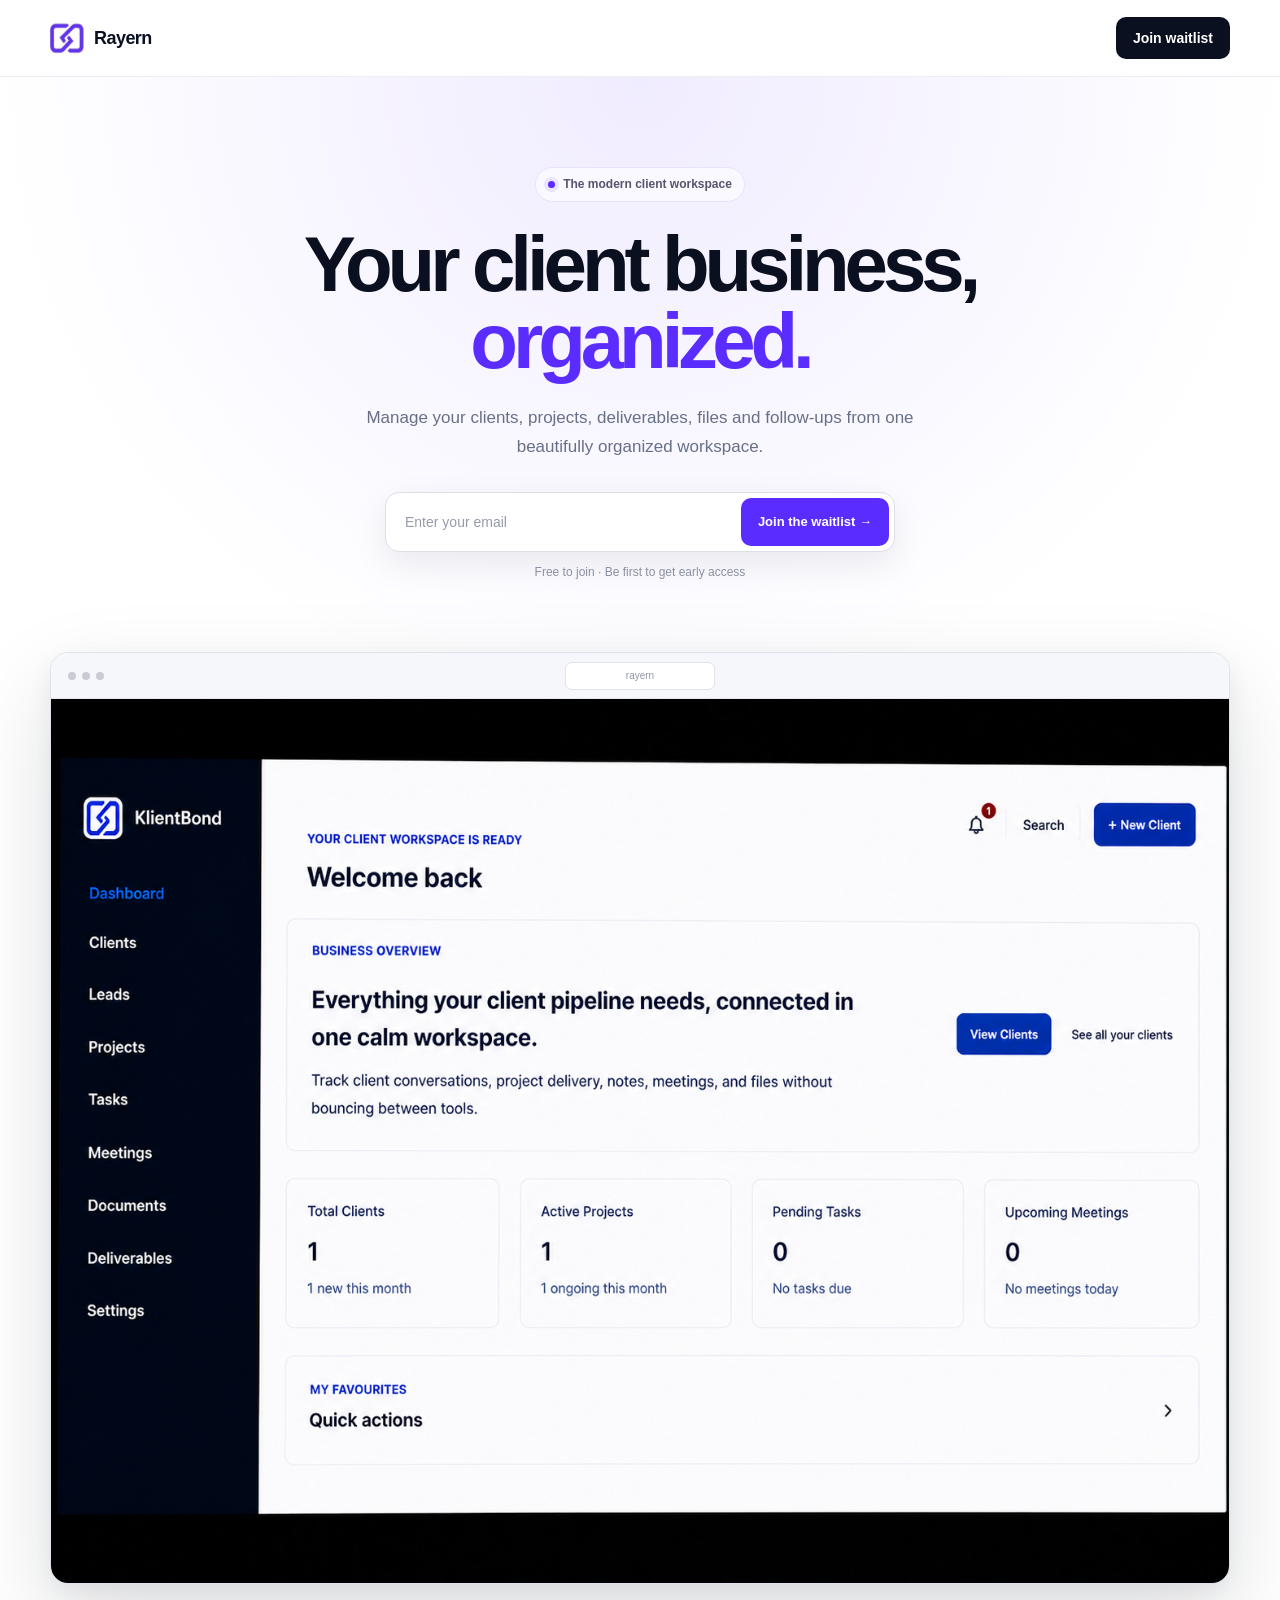
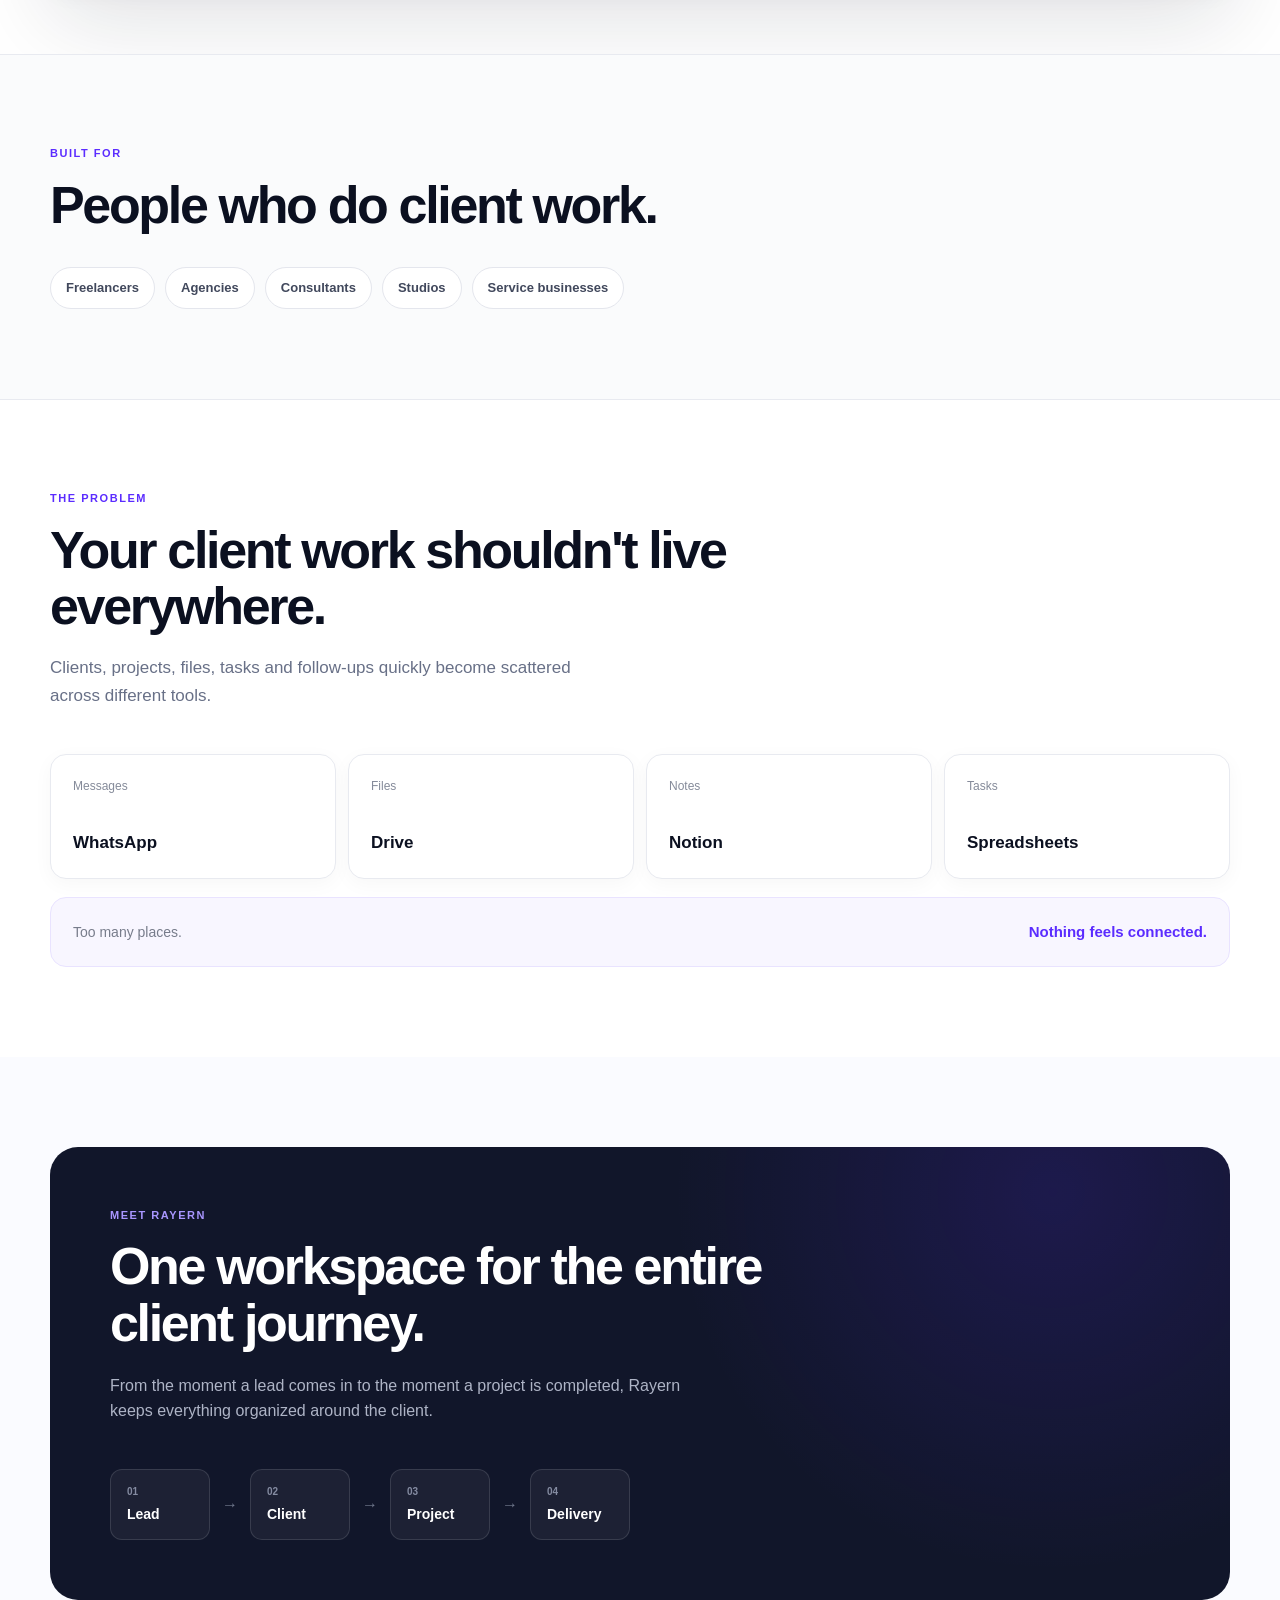
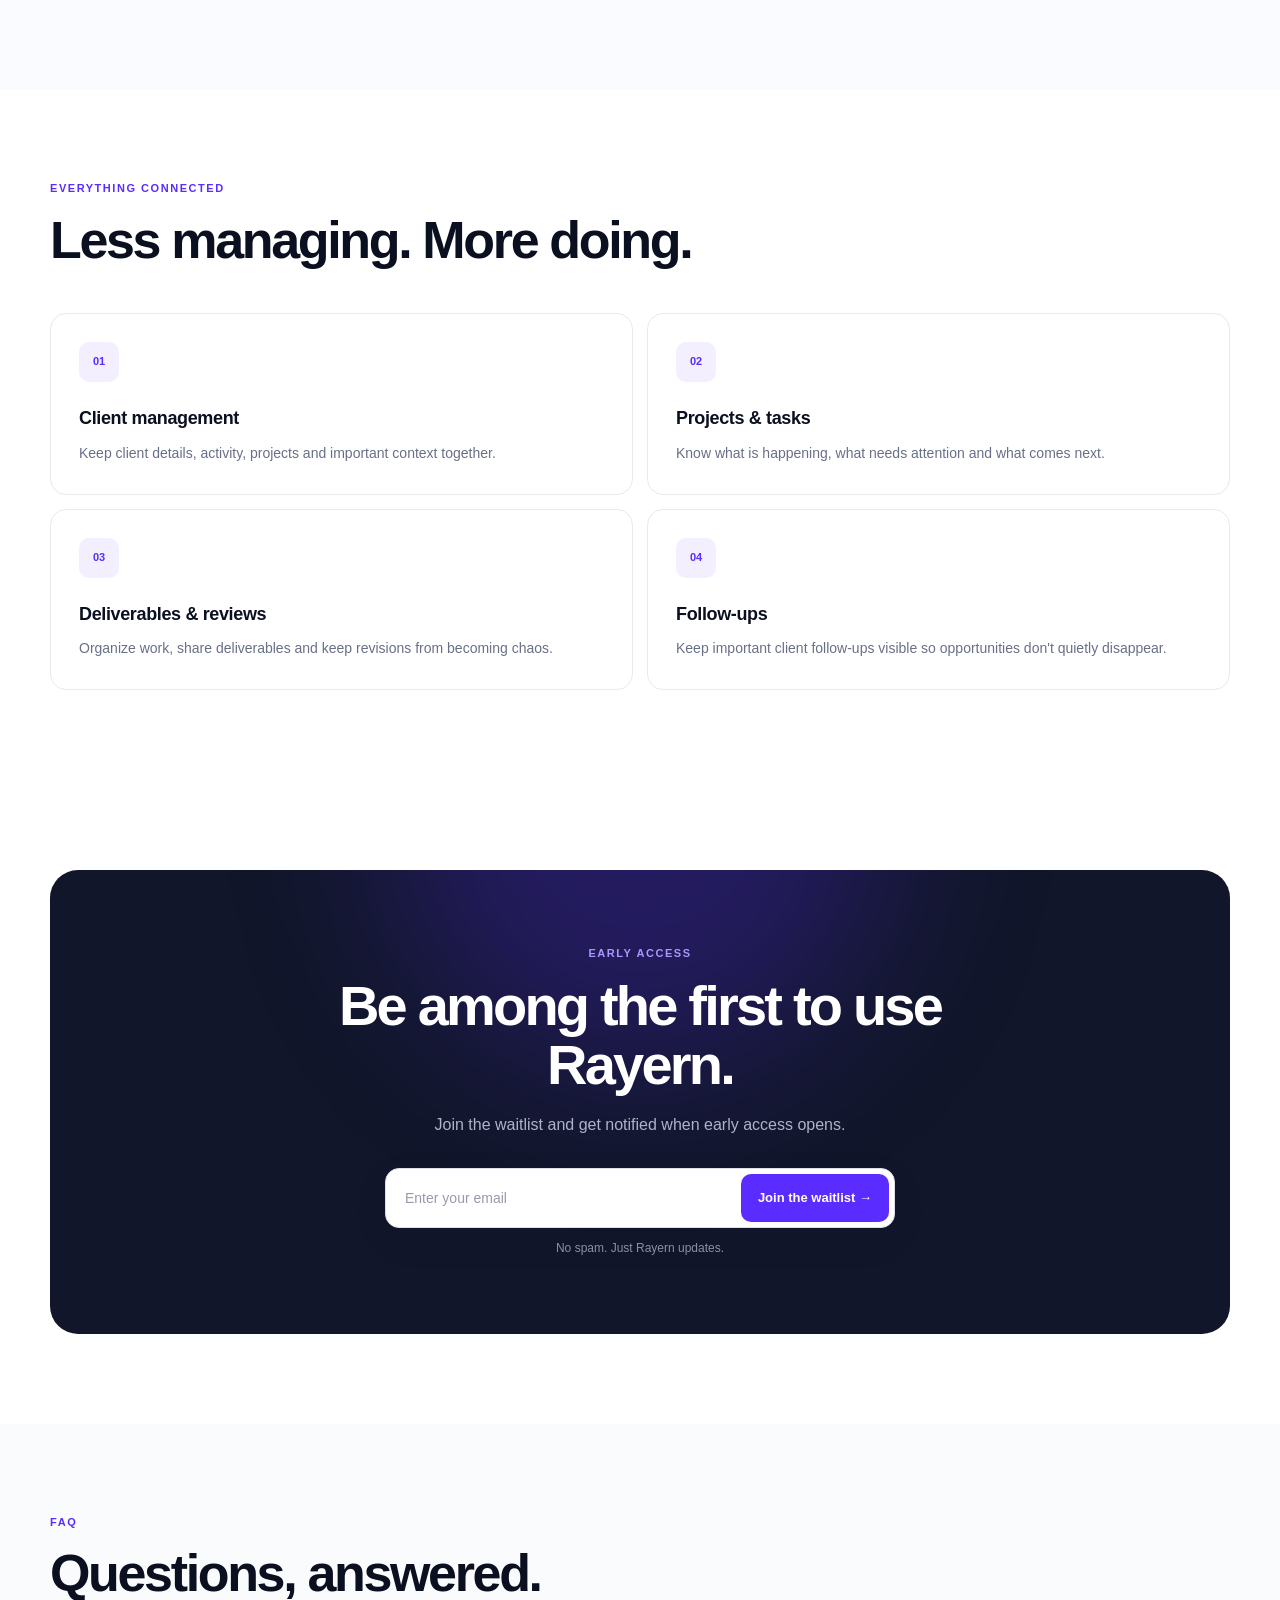
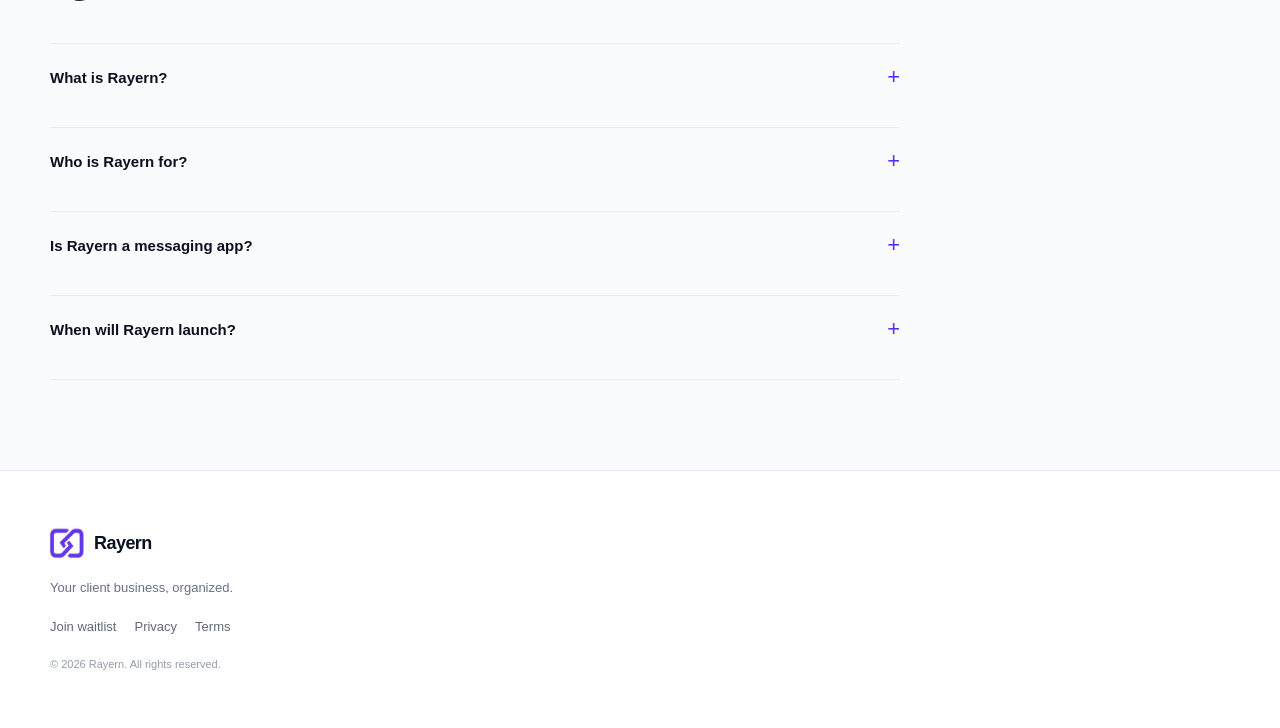
==== index.html @ cd4b742d "Update index.html" ====
<!DOCTYPE html>
<html lang="en">
  <head>
    <title>Rayern - Join the Waitlist</title>    

    <meta name="viewport" content="width=device-width, initial-scale=1.0">

    <meta
      name="description"
      content="Rayern is the modern workspace for managing your client business. Join the waitlist for early access."
    >

    <meta
      name="robots"
      content="index, follow"
    >

    <link
      rel="canonical"
      href="https://rayern.com.ng/"
    >

    <!-- Open Graph -->
    <meta
      property="og:type"
      content="website"
    >

    <meta
      property="og:title"
      content="Rayern - Join the Waitlist"
    >

    <meta
      property="og:description"
      content="A modern workspace for managing your client business. Join the Rayern waitlist for early access."
    >

    <meta
      property="og:url"
      content="https://rayern.com.ng/"
    >

    <meta
      property="og:site_name"
      content="Rayern"
    >

    <meta
      property="og:image"
      content="https://rayern.com.ng/assets/logo.jpg"
    >

    <meta
      property="og:image:alt"
      content="Rayern - Join the waitlist"
    >

    <!-- X -->
    <meta
      name="twitter:card"
      content="summary_large_image"
    >

    <meta
      name="twitter:title"
      content="Rayern - Join the Waitlist"
    >

    <meta
      name="twitter:description"
      content="A modern workspace for managing your client business. Join the Rayern waitlist for early access."
    >

    <meta
      name="twitter:image"
      content="https://rayern.com.ng/assets/logo.jpg"
    >

    <link rel="stylesheet" href="style.css" />
  </head>

  <body>

    <!-- =====================================================
        HEADER
    ====================================================== -->

    <header class="site-header">

      <nav class="navbar container">

        <a
          href="#"
          class="brand"
          aria-label="Rayern home"
        >

          <img
            src="assets/logo.jpg"
            alt="Rayern"
            class="brand-logo"
          >

          <span class="brand-name">
            Rayern
          </span>

        </a>

        <a
          href="#waitlist"
          class="nav-cta"
        >
          Join waitlist
        </a>

      </nav>

    </header>


    <main>

      <!-- ===================================================
          HERO
      ==================================================== -->

      <section class="hero">

        <div class="container hero-content">

          <div class="eyebrow">
            <span class="eyebrow-dot"></span>
            The modern client workspace
          </div>

          <h1>
            Your client business,
            <span>organized.</span>
          </h1>

          <p class="hero-description">
            Manage your clients, projects, deliverables,
            files and follow-ups from one beautifully
            organized workspace.
          </p>

          <form
            class="waitlist-form"
            id="heroWaitlist"
          >

            <label
              for="hero-email"
              class="sr-only"
            >
              Email address
            </label>

            <input
              type="email"
              id="hero-email"
              name="email"
              placeholder="Enter your email"
              autocomplete="email"
              required
            >

            <button type="submit">
              Join the waitlist
              <span aria-hidden="true">→</span>
            </button>

          </form>

          <p class="form-note">
            Free to join · Be first to get early access
          </p>

        </div>


        <!-- =================================================
            PRODUCT PREVIEW
        ================================================== -->

        <div class="container hero-preview">

          <div class="browser-frame">

            <div class="browser-top">

              <div class="browser-dots">
                <span></span>
                <span></span>
                <span></span>
              </div>

              <div class="browser-address">
                rayern
              </div>

            </div>

            <div class="product-screenshot">

              <img
                src="assets/KlientBond-Screenshot.png"
                alt="Rayern client workspace dashboard"
              >

            </div>

          </div>

        </div>

      </section>


      <!-- ===================================================
          AUDIENCE
      ==================================================== -->

      <section class="audience section">

        <div class="container">

          <p class="section-label">
            BUILT FOR
          </p>

          <h2>
            People who do client work.
          </h2>

          <div class="audience-list">

            <span>Freelancers</span>
            <span>Agencies</span>
            <span>Consultants</span>
            <span>Studios</span>
            <span>Service businesses</span>

          </div>

        </div>

      </section>


      <!-- ===================================================
          PROBLEM
      ==================================================== -->

      <section class="problem section">

        <div class="container">

          <div class="section-intro">

            <p class="section-label">
              THE PROBLEM
            </p>

            <h2>
              Your client work shouldn't
              live everywhere.
            </h2>

            <p class="section-description">
              Clients, projects, files, tasks and
              follow-ups quickly become scattered
              across different tools.
            </p>

          </div>


          <div class="tool-stack">

            <div class="tool-item">

              <span>Messages</span>

              <strong>
                WhatsApp
              </strong>

            </div>

            <div class="tool-item">

              <span>Files</span>

              <strong>
                Drive
              </strong>

            </div>

            <div class="tool-item">

              <span>Notes</span>

              <strong>
                Notion
              </strong>

            </div>

            <div class="tool-item">

              <span>Tasks</span>

              <strong>
                Spreadsheets
              </strong>

            </div>

          </div>


          <div class="problem-result">

            <span>
              Too many places.
            </span>

            <strong>
              Nothing feels connected.
            </strong>

          </div>

        </div>

      </section>


      <!-- ===================================================
          SOLUTION
      ==================================================== -->

      <section class="solution section">

        <div class="container">

          <div class="solution-card">

            <div class="solution-content">

              <p class="section-label">
                MEET RAYERN
              </p>

              <h2>
                One workspace for
                the entire client journey.
              </h2>

              <p>
                From the moment a lead comes in to
                the moment a project is completed,
                Rayern keeps everything organized
                around the client.
              </p>

            </div>


            <div class="journey">

              <div class="journey-step">
                <span>01</span>
                <strong>Lead</strong>
              </div>

              <i aria-hidden="true">→</i>

              <div class="journey-step">
                <span>02</span>
                <strong>Client</strong>
              </div>

              <i aria-hidden="true">→</i>

              <div class="journey-step">
                <span>03</span>
                <strong>Project</strong>
              </div>

              <i aria-hidden="true">→</i>

              <div class="journey-step">
                <span>04</span>
                <strong>Delivery</strong>
              </div>

            </div>

          </div>

        </div>

      </section>


      <!-- ===================================================
          FEATURES
      ==================================================== -->

      <section class="features section">

        <div class="container">

          <div class="section-intro">

            <p class="section-label">
              EVERYTHING CONNECTED
            </p>

            <h2>
              Less managing.
              More doing.
            </h2>

          </div>


          <div class="feature-grid">

            <article class="feature-card">

              <div class="feature-icon">
                01
              </div>

              <h3>
                Client management
              </h3>

              <p>
                Keep client details, activity,
                projects and important context
                together.
              </p>

            </article>


            <article class="feature-card">

              <div class="feature-icon">
                02
              </div>

              <h3>
                Projects & tasks
              </h3>

              <p>
                Know what is happening,
                what needs attention and
                what comes next.
              </p>

            </article>


            <article class="feature-card">

              <div class="feature-icon">
                03
              </div>

              <h3>
                Deliverables & reviews
              </h3>

              <p>
                Organize work, share deliverables
                and keep revisions from becoming chaos.
              </p>

            </article>


            <article class="feature-card">

              <div class="feature-icon">
                04
              </div>

              <h3>
                Follow-ups
              </h3>

              <p>
                Keep important client follow-ups
                visible so opportunities don't
                quietly disappear.
              </p>

            </article>

          </div>

        </div>

      </section>


      <!-- ===================================================
          FINAL CTA
      ==================================================== -->

      <section
        class="final-cta"
        id="waitlist"
      >

        <div class="container">

          <div class="cta-card">

            <div class="cta-glow"></div>

            <div class="cta-content">

              <p class="section-label">
                EARLY ACCESS
              </p>

              <h2>
                Be among the first
                to use Rayern.
              </h2>

              <p>
                Join the waitlist and get notified
                when early access opens.
              </p>

              <form
                class="waitlist-form cta-form"
                id="ctaWaitlist"
              >

                <label
                  for="cta-email"
                  class="sr-only"
                >
                  Email address
                </label>

                <input
                  type="email"
                  id="cta-email"
                  name="email"
                  placeholder="Enter your email"
                  autocomplete="email"
                  required
                >

                <button type="submit">
                  Join the waitlist
                  <span aria-hidden="true">→</span>
                </button>

              </form>

              <p class="form-note">
                No spam. Just Rayern updates.
              </p>

            </div>

          </div>

        </div>

      </section>


      <!-- ===================================================
          FAQ
      ==================================================== -->

      <section class="faq section">

        <div class="container">

          <div class="section-intro">

            <p class="section-label">
              FAQ
            </p>

            <h2>
              Questions, answered.
            </h2>

          </div>


          <div class="faq-list">

            <button
              class="faq-item"
              type="button"
            >

              <span class="faq-question">
                What is Rayern?
              </span>

              <span
                class="faq-icon"
                aria-hidden="true"
              >
                +
              </span>

              <span class="faq-answer">
                Rayern is a workspace designed
                to help freelancers, agencies and
                service businesses organize the
                entire client journey.
              </span>

            </button>


            <button
              class="faq-item"
              type="button"
            >

              <span class="faq-question">
                Who is Rayern for?
              </span>

              <span
                class="faq-icon"
                aria-hidden="true"
              >
                +
              </span>

              <span class="faq-answer">
                It is built for people and teams
                who manage client-based work,
                including freelancers, agencies,
                consultants and studios.
              </span>

            </button>


            <button
              class="faq-item"
              type="button"
            >

              <span class="faq-question">
                Is Rayern a messaging app?
              </span>

              <span
                class="faq-icon"
                aria-hidden="true"
              >
                +
              </span>

              <span class="faq-answer">
                No. Rayern focuses on organizing
                the client journey and the work around
                your clients. It does not replace the
                communication tools you already use.
              </span>

            </button>


            <button
              class="faq-item"
              type="button"
            >

              <span class="faq-question">
                When will Rayern launch?
              </span>

              <span
                class="faq-icon"
                aria-hidden="true"
              >
                +
              </span>

              <span class="faq-answer">
                Early access will open to waitlist
                members first. Join the waitlist to
                hear when it becomes available.
              </span>

            </button>

          </div>

        </div>

      </section>

    </main>


    <!-- =====================================================
        FOOTER
    ====================================================== -->

    <footer class="footer">

      <div class="container footer-inner">

        <a
          href="#"
          class="brand"
          aria-label="Rayern home"
        >

          <img
            src="assets/logo.jpg"
            alt="Rayern"
            class="brand-logo"
          >

          <span class="brand-name">
            Rayern
          </span>

        </a>


        <p>
          Your client business, organized.
        </p>


        <div class="footer-links">

          <a href="#waitlist">
            Join waitlist
          </a>

          <a href="#">
            Privacy
          </a>

          <a href="#">
            Terms
          </a>

        </div>


        <small>
          © 2026 Rayern. All rights reserved.
        </small>

      </div>

    </footer>


    <!-- =====================================================
        VERIFICATION MODAL
    ====================================================== -->

    <div
      class="verification-modal"
      id="verificationModal"
      aria-hidden="true"
    >

      <div class="verification-overlay"></div>


      <div
        class="verification-modal-card"
        role="dialog"
        aria-modal="true"
        aria-labelledby="verificationTitle"
      >

        <button
          class="modal-close"
          id="closeVerificationModal"
          type="button"
          aria-label="Close"
        >
          ×
        </button>


        <div class="modal-icon">
          ✉
        </div>


        <p class="section-label">
          ALMOST THERE
        </p>


        <h2 id="verificationTitle">
          Check your inbox.
        </h2>


        <p class="verification-modal-text">
          We sent a verification link to
          <strong id="verificationEmail">
            your email
          </strong>.
        </p>


        <p class="verification-expiry">
          The link expires in 30 minutes.
        </p>


        <button
          class="resend-button"
          id="resendVerification"
          type="button"
        >
          Resend verification email
        </button>


        <p
          class="resend-status"
          id="resendStatus"
        ></p>

      </div>

    </div>


    <!-- =====================================================
        TOAST
    ====================================================== -->

    <div
      class="toast"
      id="toast"
      role="status"
      aria-live="polite"
    ></div>


    <script src="main.js"></script>

  </body>
</html>
---- style.css ----
/* =========================================================
   RESET
========================================================= */

* {
  margin: 0;
  padding: 0;
  box-sizing: border-box;
}

html {
  scroll-behavior: smooth;
}

body {
  font-family:
    Inter,
    -apple-system,
    BlinkMacSystemFont,
    "Segoe UI",
    sans-serif;

  color: #11162a;
  background: #ffffff;
  line-height: 1.6;
  overflow-x: hidden;
}

img {
  max-width: 100%;
}

button,
input {
  font: inherit;
}

button {
  cursor: pointer;
}

a {
  color: inherit;
  text-decoration: none;
}


/* =========================================================
   VARIABLES
========================================================= */

:root {
  --purple: #5b2cff;
  --purple-dark: #4520d7;
  --purple-soft: #f3efff;

  --blue: #1745d1;
  --dark: #0b1020;
  --text: #11162a;
  --muted: #687087;

  --border: #e8eaf0;
  --surface: #f8f9fc;
  --white: #ffffff;

  --radius-sm: 10px;
  --radius-md: 16px;
  --radius-lg: 24px;

  --container: 1180px;
}


/* =========================================================
   GLOBAL
========================================================= */

.container {
  width: min(
    calc(100% - 32px),
    var(--container)
  );

  margin-inline: auto;
}

.section {
  padding: 90px 0;
}

.section-label {
  color: var(--purple);
  font-size: 11px;
  font-weight: 800;
  letter-spacing: 0.14em;
  margin-bottom: 14px;
}

.section-intro {
  max-width: 680px;
}

.section-intro h2,
.section h2 {
  color: var(--dark);
  font-size: clamp(32px, 5vw, 52px);
  line-height: 1.08;
  letter-spacing: -0.045em;
}

.section-description {
  max-width: 570px;
  margin-top: 20px;
  color: var(--muted);
  font-size: 17px;
}

.sr-only {
  position: absolute;
  width: 1px;
  height: 1px;
  padding: 0;
  margin: -1px;
  overflow: hidden;
  clip: rect(0, 0, 0, 0);
  white-space: nowrap;
  border: 0;
}


/* =========================================================
   HEADER
========================================================= */

.site-header {
  position: relative;
  z-index: 20;
  background: rgba(255, 255, 255, 0.88);
  border-bottom: 1px solid rgba(232, 234, 240, 0.8);
  backdrop-filter: blur(18px);
}

.navbar {
  min-height: 76px;

  display: flex;
  align-items: center;
  justify-content: space-between;
  gap: 20px;
}

.brand {
  display: inline-flex;
  align-items: center;
  gap: 10px;
}

.brand-logo {
  width: 34px;
  height: 34px;
  object-fit: cover;
  border-radius: 8px;
  display: block;
}

.brand-name {
  font-size: 18px;
  font-weight: 750;
  letter-spacing: -0.03em;
  color: var(--dark);
}

.nav-cta {
  padding: 10px 17px;

  border-radius: 10px;

  background: var(--dark);
  color: #ffffff;

  font-size: 14px;
  font-weight: 650;

  transition:
    transform 0.2s ease,
    background 0.2s ease;
}

.nav-cta:hover {
  background: #1a2033;
  transform: translateY(-1px);
}


/* =========================================================
   HERO
========================================================= */

.hero {
  position: relative;
  padding: 90px 0 70px;
  overflow: hidden;

  background:
    radial-gradient(
      circle at 50% 0%,
      rgba(91, 44, 255, 0.09),
      transparent 38%
    ),
    #ffffff;
}

.hero-content {
  text-align: center;
  display: flex;
  flex-direction: column;
  align-items: center;
}

.eyebrow {
  display: inline-flex;
  align-items: center;
  gap: 8px;

  padding: 7px 12px;

  border: 1px solid #e8e2ff;
  border-radius: 999px;

  background: #faf9ff;

  color: #5a526e;
  font-size: 12px;
  font-weight: 650;
}

.eyebrow-dot {
  width: 7px;
  height: 7px;
  border-radius: 50%;
  background: var(--purple);
  box-shadow: 0 0 0 4px rgba(91, 44, 255, 0.1);
}

.hero h1 {
  max-width: 850px;
  margin-top: 24px;

  color: var(--dark);

  font-size: clamp(46px, 8vw, 78px);
  line-height: 0.98;

  letter-spacing: -0.065em;
  font-weight: 800;
}

.hero h1 span {
  display: block;
  color: var(--purple);
}

.hero-description {
  max-width: 620px;
  margin-top: 25px;

  color: var(--muted);

  font-size: 17px;
  line-height: 1.7;
}

.waitlist-form {
  width: min(100%, 510px);
  margin-top: 30px;

  display: flex;
  gap: 9px;

  padding: 5px;

  background: #ffffff;

  border: 1px solid #dedfe6;
  border-radius: 14px;

  box-shadow:
    0 12px 35px rgba(17, 22, 42, 0.08);
}

.waitlist-form input {
  min-width: 0;
  flex: 1;

  border: 0;
  outline: 0;

  padding: 13px 14px;

  background: transparent;

  color: var(--text);
  font-size: 14px;
}

.waitlist-form input::placeholder {
  color: #969bab;
}

.waitlist-form button {
  flex-shrink: 0;

  border: 0;
  border-radius: 10px;

  padding: 12px 17px;

  background: var(--purple);
  color: #ffffff;

  font-size: 13px;
  font-weight: 700;

  transition:
    background 0.2s ease,
    transform 0.2s ease;
}

.waitlist-form button:hover {
  background: var(--purple-dark);
  transform: translateY(-1px);
}

.waitlist-form button:disabled {
  opacity: 0.65;
  cursor: not-allowed;
  transform: none;
}

.form-note {
  margin-top: 11px;

  color: #8b91a1;

  font-size: 12px;
}


/* =========================================================
   PRODUCT PREVIEW
========================================================= */

.hero-preview {
  margin-top: 70px;
}

.browser-frame {
  overflow: hidden;

  border: 1px solid #dfe2eb;
  border-radius: 18px;

  background: #ffffff;

  box-shadow:
    0 35px 90px rgba(16, 20, 40, 0.13),
    0 8px 25px rgba(16, 20, 40, 0.06);
}

.browser-top {
  height: 46px;

  display: flex;
  align-items: center;

  padding: 0 17px;

  background: #f6f7fa;
  border-bottom: 1px solid #e5e7ed;
}

.browser-dots {
  display: flex;
  gap: 6px;
}

.browser-dots span {
  width: 8px;
  height: 8px;

  border-radius: 50%;

  background: #c9ccd4;
}

.browser-address {
  position: absolute;
  left: 50%;
  transform: translateX(-50%);

  min-width: 150px;

  padding: 5px 16px;

  border: 1px solid #e1e3e9;
  border-radius: 7px;

  background: #ffffff;

  color: #9297a5;

  font-size: 10px;
  text-align: center;
}

.product-screenshot {
  width: 100%;
  background: #ffffff;
  overflow: hidden;
}

.product-screenshot img {
  width: 100%;
  height: auto;

  display: block;
}


/* =========================================================
   AUDIENCE
========================================================= */

.audience {
  border-top: 1px solid var(--border);
  border-bottom: 1px solid var(--border);

  background: #fafbfc;
}

.audience h2 {
  max-width: 650px;
}

.audience-list {
  margin-top: 34px;

  display: flex;
  flex-wrap: wrap;
  gap: 10px;
}

.audience-list span {
  padding: 10px 15px;

  border: 1px solid #e4e6ed;
  border-radius: 999px;

  background: #ffffff;

  color: #41485c;

  font-size: 13px;
  font-weight: 600;
}


/* =========================================================
   PROBLEM
========================================================= */

.problem {
  background: #ffffff;
}

.tool-stack {
  margin-top: 45px;

  display: grid;
  grid-template-columns: repeat(4, 1fr);
  gap: 12px;
}

.tool-item {
  min-height: 125px;

  padding: 22px;

  display: flex;
  flex-direction: column;
  justify-content: space-between;

  border: 1px solid var(--border);
  border-radius: var(--radius-md);

  background: #ffffff;

  box-shadow:
    0 5px 20px rgba(15, 20, 40, 0.035);
}

.tool-item span {
  color: #858b9a;
  font-size: 12px;
}

.tool-item strong {
  color: var(--dark);
  font-size: 17px;
}

.problem-result {
  margin-top: 18px;

  padding: 22px;

  display: flex;
  align-items: center;
  justify-content: space-between;
  gap: 20px;

  border-radius: var(--radius-md);

  background: #f8f6ff;
  border: 1px solid #e9e3ff;
}

.problem-result span {
  color: #777c8b;
  font-size: 14px;
}

.problem-result strong {
  color: var(--purple);
  font-size: 15px;
}


/* =========================================================
   SOLUTION
========================================================= */

.solution {
  background: #fafbff;
}

.solution-card {
  position: relative;

  padding: clamp(28px, 5vw, 60px);

  border-radius: 28px;

  background:
    radial-gradient(
      circle at 85% 10%,
      rgba(91, 44, 255, 0.16),
      transparent 35%
    ),
    #11162a;

  color: #ffffff;

  overflow: hidden;
}

.solution-card .section-label {
  color: #a996ff;
}

.solution-content {
  max-width: 720px;
}

.solution-card h2 {
  color: #ffffff;
}

.solution-card > .solution-content > p:last-child {
  max-width: 600px;
  margin-top: 22px;

  color: #aeb4c6;
  font-size: 16px;
}

.journey {
  margin-top: 45px;

  display: flex;
  align-items: center;
  flex-wrap: wrap;
  gap: 12px;
}

.journey-step {
  min-width: 100px;

  padding: 14px 16px;

  display: flex;
  flex-direction: column;
  gap: 3px;

  border: 1px solid rgba(255, 255, 255, 0.12);
  border-radius: 12px;

  background: rgba(255, 255, 255, 0.05);
}

.journey-step span {
  color: #858ca2;
  font-size: 10px;
  font-weight: 700;
}

.journey-step strong {
  font-size: 14px;
}

.journey i {
  color: #71788d;
  font-style: normal;
}


/* =========================================================
   FEATURES
========================================================= */

.features {
  background: #ffffff;
}

.feature-grid {
  margin-top: 45px;

  display: grid;
  grid-template-columns: repeat(2, 1fr);
  gap: 14px;
}

.feature-card {
  padding: 28px;

  border: 1px solid var(--border);
  border-radius: var(--radius-md);

  background: #ffffff;

  transition:
    transform 0.25s ease,
    box-shadow 0.25s ease;
}

.feature-card:hover {
  transform: translateY(-3px);

  box-shadow:
    0 16px 35px rgba(16, 20, 40, 0.07);
}

.feature-icon {
  width: 40px;
  height: 40px;

  display: grid;
  place-items: center;

  border-radius: 10px;

  background: var(--purple-soft);
  color: var(--purple);

  font-size: 11px;
  font-weight: 800;
}

.feature-card h3 {
  margin-top: 22px;

  color: var(--dark);

  font-size: 18px;
  letter-spacing: -0.02em;
}

.feature-card p {
  margin-top: 9px;

  color: var(--muted);

  font-size: 14px;
  line-height: 1.7;
}


/* =========================================================
   FINAL CTA
========================================================= */

.final-cta {
  padding: 90px 0;

  background: #ffffff;
}

.cta-card {
  position: relative;

  padding: clamp(35px, 7vw, 75px);

  overflow: hidden;

  border-radius: 28px;

  background: #11162a;

  text-align: center;
}

.cta-glow {
  position: absolute;

  width: 500px;
  height: 500px;

  top: -300px;
  left: 50%;

  transform: translateX(-50%);

  border-radius: 50%;

  background: rgba(91, 44, 255, 0.25);

  filter: blur(80px);

  pointer-events: none;
}

.cta-content {
  position: relative;
  z-index: 1;

  display: flex;
  flex-direction: column;
  align-items: center;
}

.cta-card .section-label {
  color: #a996ff;
}

.cta-card h2 {
  max-width: 650px;

  color: #ffffff;

  font-size: clamp(34px, 6vw, 56px);
  line-height: 1.05;
  letter-spacing: -0.05em;
}

.cta-card > .cta-content > p:not(.section-label):not(.form-note) {
  max-width: 520px;
  margin-top: 18px;

  color: #aeb4c6;
}

.cta-form {
  margin-top: 30px;
}


/* =========================================================
   FAQ
========================================================= */

.faq {
  background: #fafbfc;
}

.faq-list {
  max-width: 850px;
  margin-top: 42px;

  border-top: 1px solid var(--border);
}

.faq-item {
  width: 100%;

  position: relative;

  padding: 22px 0;

  display: grid;
  grid-template-columns: 1fr auto;
  gap: 15px;

  border: 0;
  border-bottom: 1px solid var(--border);

  background: transparent;

  color: var(--dark);

  text-align: left;
}

.faq-question {
  font-size: 15px;
  font-weight: 700;
}

.faq-icon {
  color: var(--purple);
  font-size: 22px;
  line-height: 1;

  transition: transform 0.25s ease;
}

.faq-answer {
  grid-column: 1 / -1;

  max-height: 0;

  overflow: hidden;

  color: var(--muted);

  font-size: 14px;
  line-height: 1.7;

  opacity: 0;

  transition:
    max-height 0.3s ease,
    opacity 0.25s ease;
}

.faq-item.open .faq-answer {
  max-height: 150px;
  margin-top: 5px;
  opacity: 1;
}

.faq-item.open .faq-icon {
  transform: rotate(45deg);
}


/* =========================================================
   FOOTER
========================================================= */

.footer {
  padding: 55px 0;

  border-top: 1px solid var(--border);

  background: #ffffff;
}

.footer-inner {
  display: flex;
  flex-direction: column;
  align-items: flex-start;
  gap: 18px;
}

.footer-inner > p {
  color: var(--muted);
  font-size: 13px;
}

.footer-links {
  display: flex;
  flex-wrap: wrap;
  gap: 18px;
}

.footer-links a {
  color: #626879;
  font-size: 13px;
}

.footer-links a:hover {
  color: var(--purple);
}

.footer small {
  color: #969baa;
  font-size: 11px;
}


/* =========================================================
   VERIFICATION MODAL
========================================================= */

.verification-modal {
  position: fixed;
  inset: 0;

  z-index: 100;

  display: grid;
  place-items: center;

  padding: 20px;

  visibility: hidden;
  opacity: 0;

  transition:
    opacity 0.2s ease,
    visibility 0.2s ease;
}

.verification-modal.open {
  visibility: visible;
  opacity: 1;
}

.verification-overlay {
  position: absolute;
  inset: 0;

  background: rgba(5, 8, 20, 0.65);

  backdrop-filter: blur(8px);
}

.verification-modal-card {
  position: relative;
  z-index: 1;

  width: min(100%, 440px);

  padding: 34px 28px;

  border: 1px solid #e5e6ec;
  border-radius: 22px;

  background: #ffffff;

  box-shadow:
    0 30px 80px rgba(0, 0, 0, 0.2);

  text-align: center;
}

.modal-close {
  position: absolute;
  top: 15px;
  right: 15px;

  width: 34px;
  height: 34px;

  display: grid;
  place-items: center;

  border: 0;
  border-radius: 50%;

  background: #f3f4f7;

  color: #626879;

  font-size: 21px;
}

.modal-icon {
  width: 55px;
  height: 55px;

  margin: 0 auto 20px;

  display: grid;
  place-items: center;

  border-radius: 16px;

  background: var(--purple-soft);

  color: var(--purple);

  font-size: 22px;
}

.verification-modal-card .section-label {
  margin-bottom: 8px;
}

.verification-modal-card h2 {
  color: var(--dark);

  font-size: 30px;
  line-height: 1.1;
  letter-spacing: -0.04em;
}

.verification-modal-text {
  margin-top: 15px;

  color: var(--muted);

  font-size: 14px;
}

.verification-modal-text strong {
  display: block;

  margin-top: 3px;

  color: var(--dark);
}

.verification-expiry {
  margin-top: 9px;

  color: #969baa;

  font-size: 12px;
}

.resend-button {
  width: 100%;

  margin-top: 25px;

  padding: 13px;

  border: 1px solid #dedfe7;
  border-radius: 10px;

  background: #ffffff;

  color: var(--dark);

  font-size: 13px;
  font-weight: 700;
}

.resend-button:hover {
  border-color: #c9c4e7;
  background: #faf9ff;
}

.resend-button:disabled {
  opacity: 0.6;
  cursor: not-allowed;
}

.resend-status {
  min-height: 20px;

  margin-top: 12px;

  color: var(--purple);

  font-size: 12px;
}


/* =========================================================
   TOAST
========================================================= */

.toast {
  position: fixed;

  z-index: 200;

  left: 50%;
  bottom: 24px;

  transform:
    translate(-50%, 20px);

  width: max-content;
  max-width: calc(100% - 32px);

  padding: 12px 17px;

  border-radius: 10px;

  background: #11162a;
  color: #ffffff;

  box-shadow:
    0 12px 30px rgba(0, 0, 0, 0.18);

  font-size: 13px;

  opacity: 0;
  visibility: hidden;

  transition:
    opacity 0.25s ease,
    transform 0.25s ease,
    visibility 0.25s ease;
}

.toast.show {
  opacity: 1;
  visibility: visible;

  transform:
    translate(-50%, 0);
}


/* =========================================================
   TABLET
========================================================= */

@media (max-width: 800px) {

  .hero {
    padding-top: 70px;
  }

  .tool-stack {
    grid-template-columns: repeat(2, 1fr);
  }

  .journey {
    align-items: stretch;
  }

}


/* =========================================================
   MOBILE
========================================================= */

@media (max-width: 600px) {

  .container {
    width: min(
      calc(100% - 24px),
      var(--container)
    );
  }

  .section {
    padding: 70px 0;
  }

  .navbar {
    min-height: 68px;
  }

  .brand-logo {
    width: 31px;
    height: 31px;
  }

  .brand-name {
    font-size: 16px;
  }

  .nav-cta {
    padding: 9px 13px;
    font-size: 12px;
  }

  .hero {
    padding: 65px 0 45px;
  }

  .hero h1 {
    font-size: clamp(43px, 13vw, 60px);
  }

  .hero-description {
    font-size: 15px;
  }

  .waitlist-form {
    flex-direction: column;

    padding: 6px;

    border-radius: 13px;
  }

  .waitlist-form input {
    width: 100%;
    padding: 13px 12px;
  }

  .waitlist-form button {
    width: 100%;
  }

  .hero-preview {
    margin-top: 45px;
  }

  .browser-frame {
    border-radius: 12px;
  }

  .browser-top {
    height: 36px;
    padding: 0 12px;
  }

  .browser-dots span {
    width: 6px;
    height: 6px;
  }

  .browser-address {
    min-width: 100px;
    padding: 3px 10px;
    font-size: 8px;
  }

  .tool-stack {
    grid-template-columns: 1fr;
  }

  .tool-item {
    min-height: 105px;
  }

  .problem-result {
    flex-direction: column;
    align-items: flex-start;
    gap: 5px;
  }

  .solution-card {
    padding: 30px 22px;
    border-radius: 20px;
  }

  .journey {
    display: grid;
    grid-template-columns: 1fr 1fr;
  }

  .journey i {
    display: none;
  }

  .journey-step {
    min-width: 0;
  }

  .feature-grid {
    grid-template-columns: 1fr;
  }

  .feature-card {
    padding: 24px;
  }

  .final-cta {
    padding: 70px 0;
  }

  .cta-card {
    padding: 38px 20px;
    border-radius: 20px;
  }

  .cta-card h2 {
    font-size: 38px;
  }

  .verification-modal-card {
    padding: 32px 20px;
  }

  .footer {
    padding: 45px 0;
  }

}
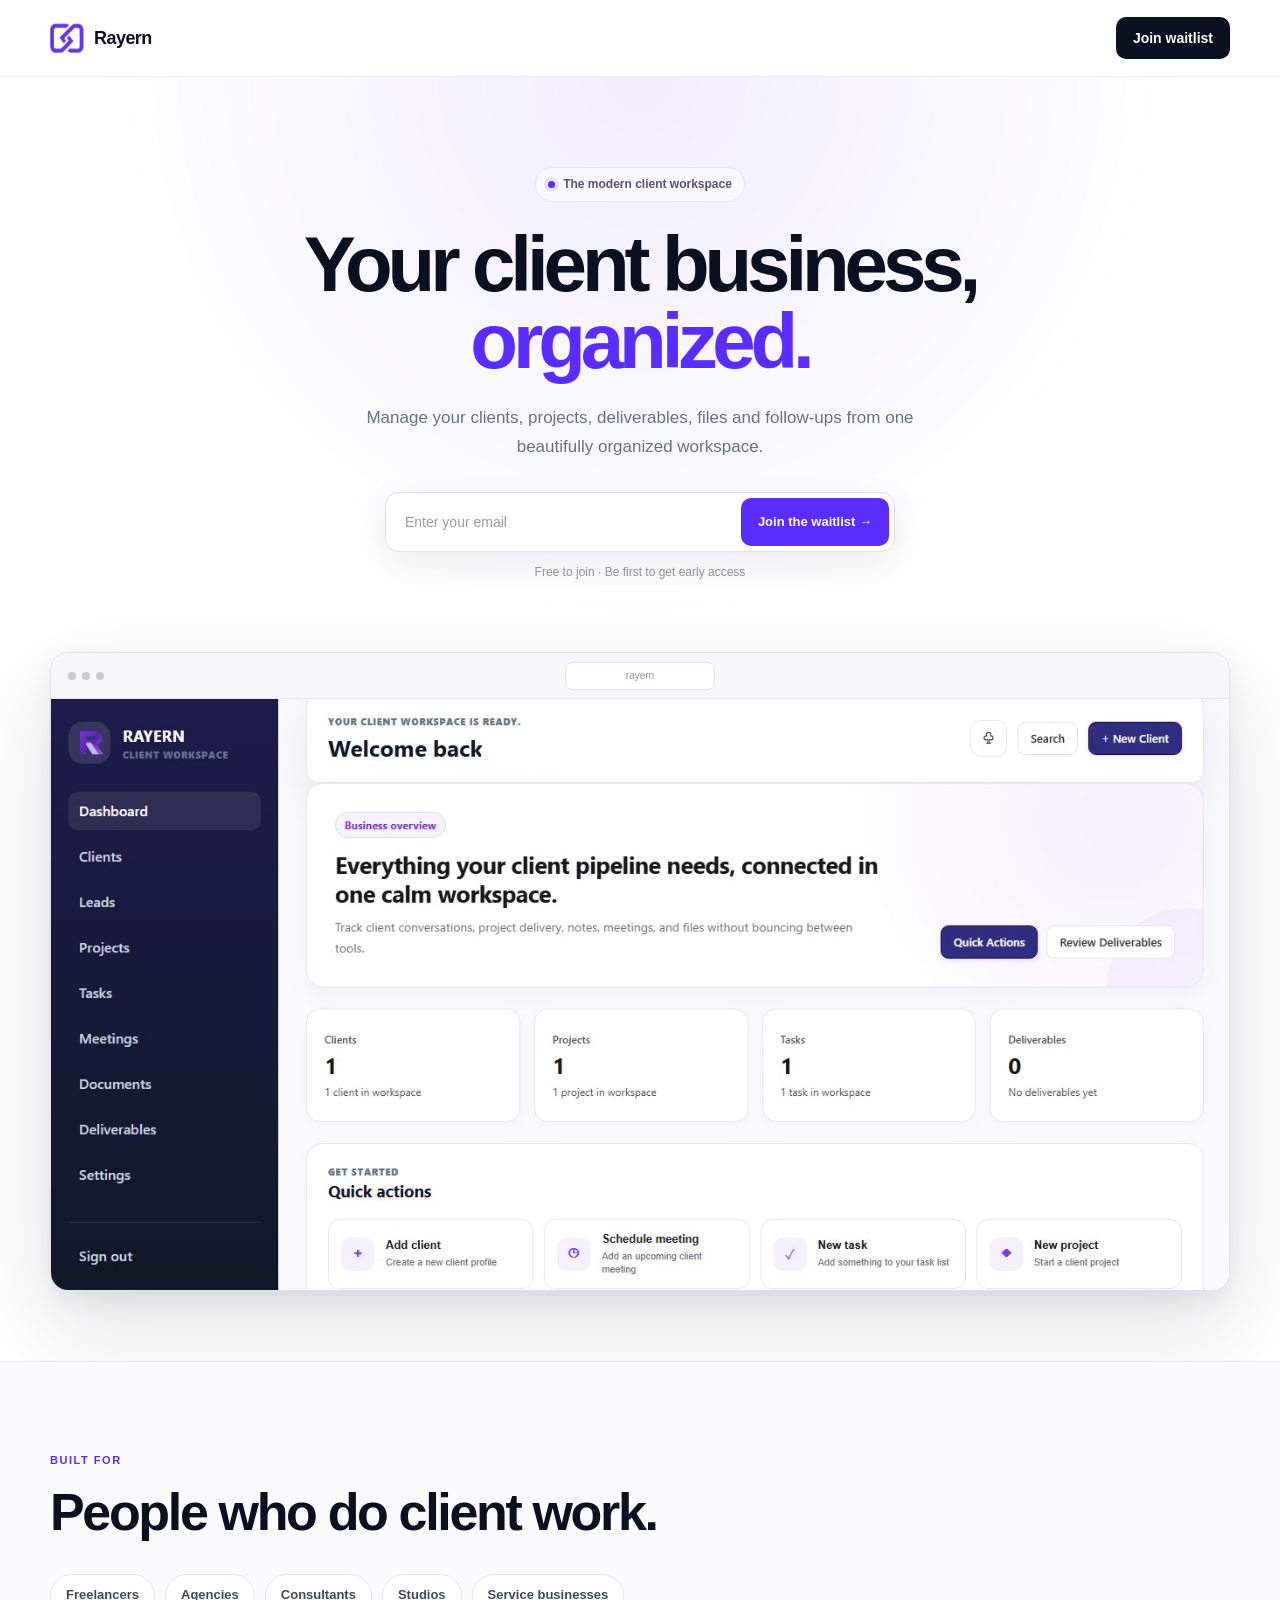
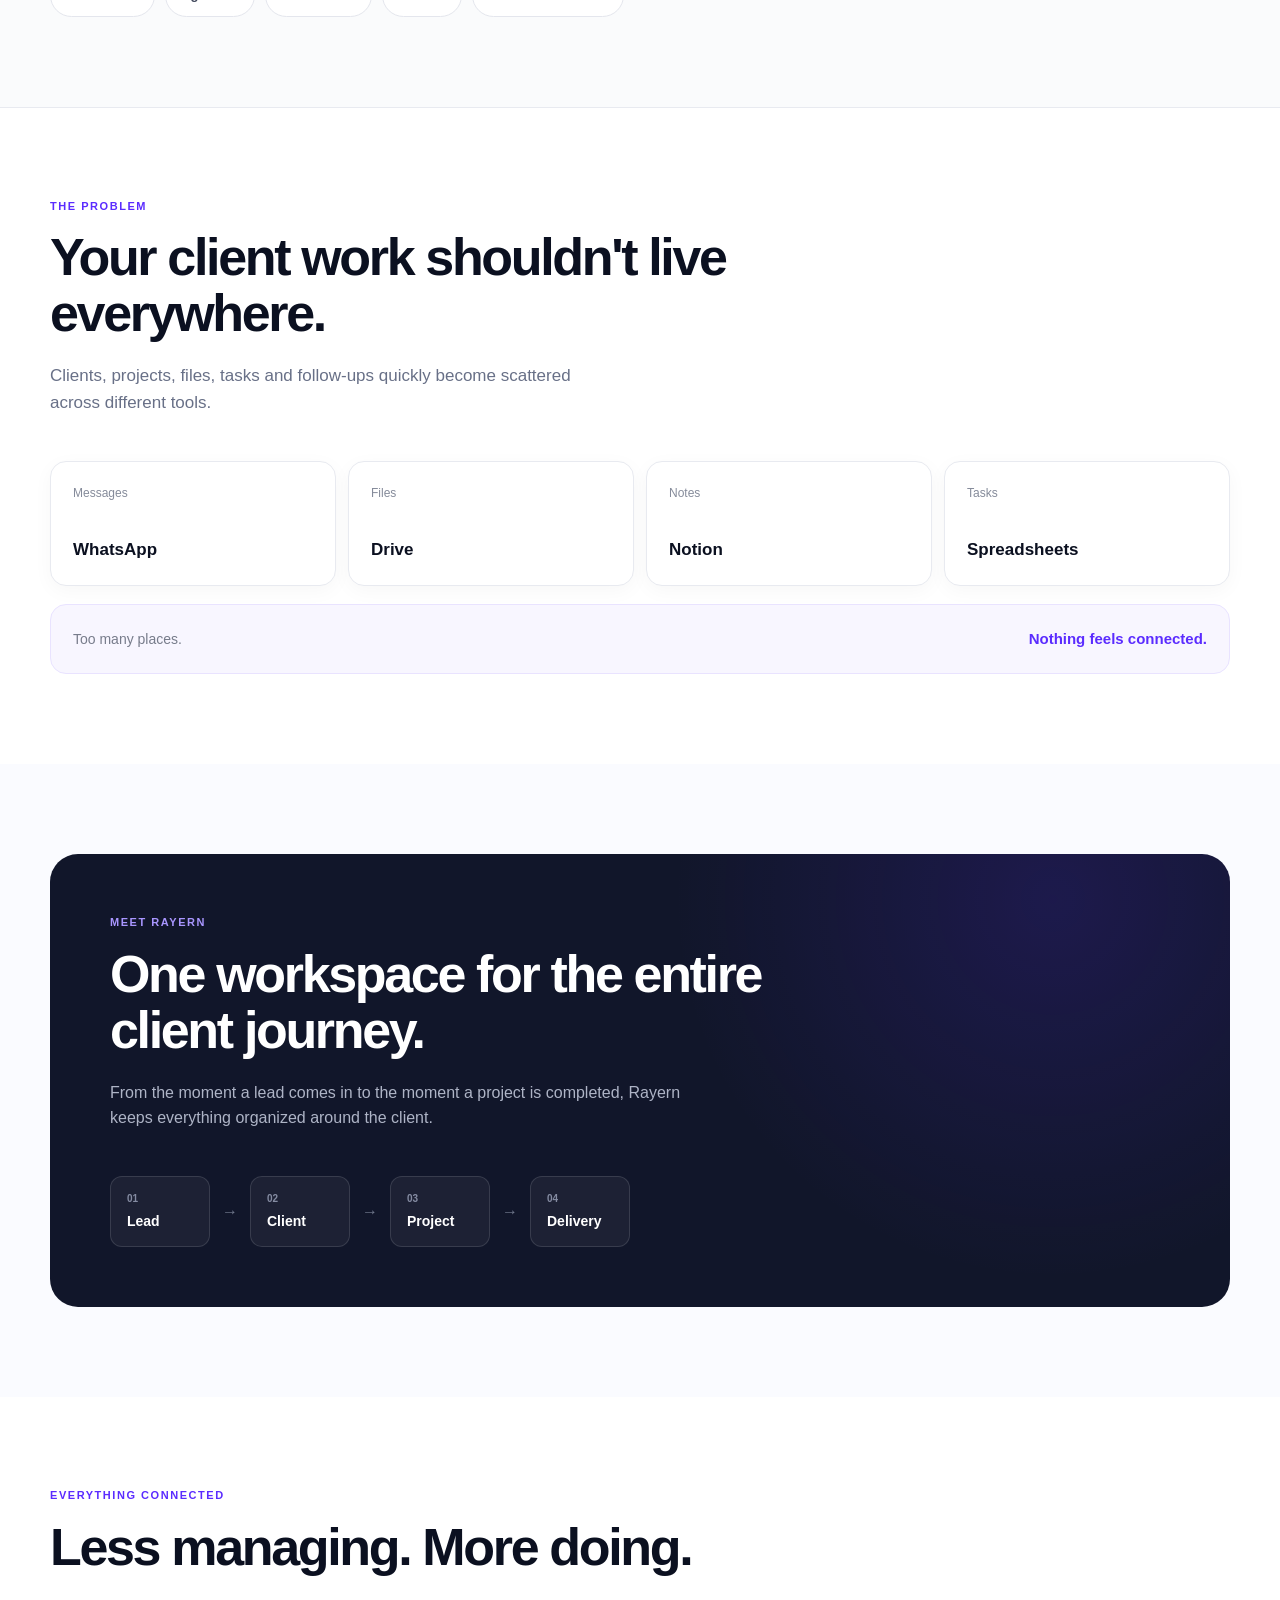
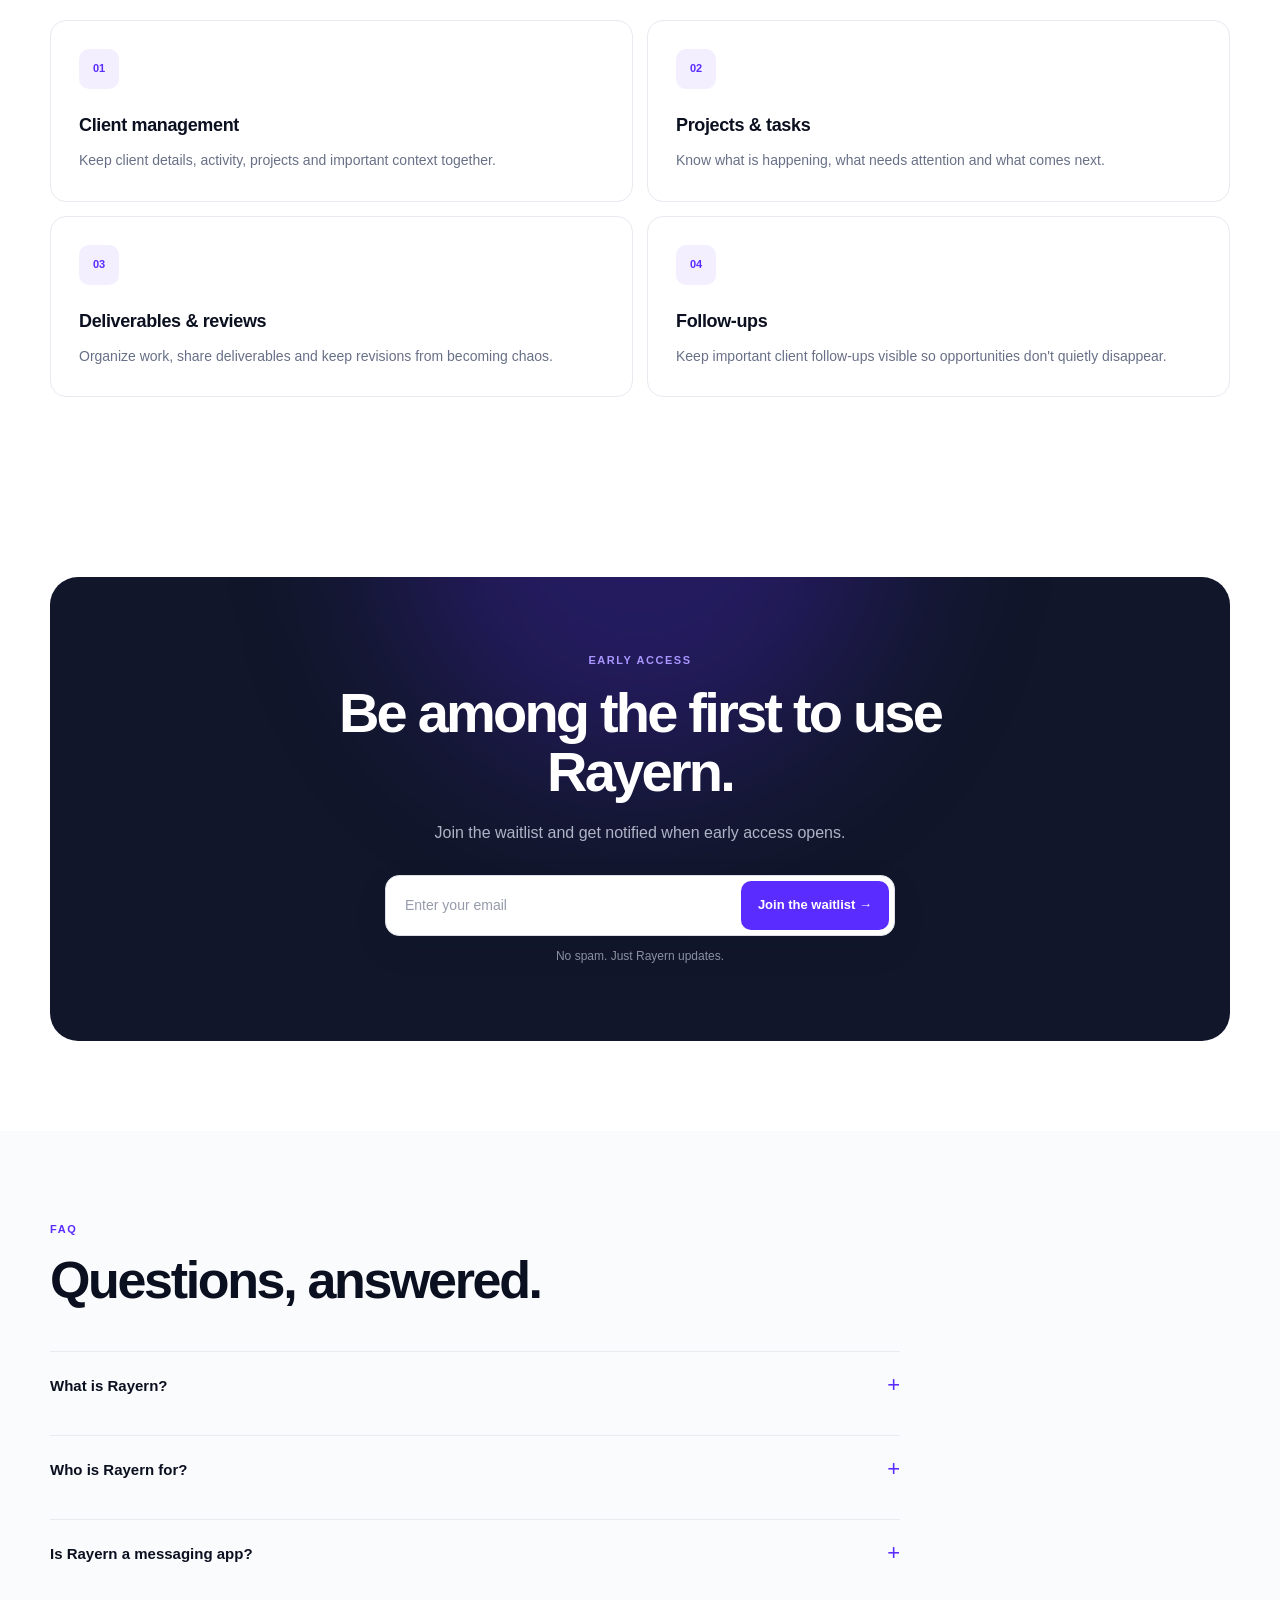
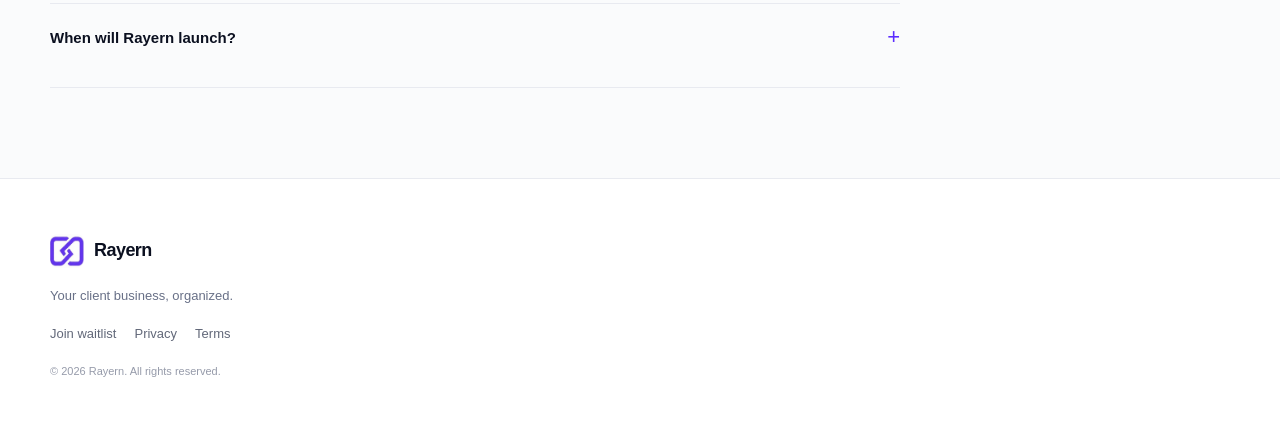
==== commit 937a1a35: "updated screenshot" ====
--- a/index.html
+++ b/index.html
@@ -206,7 +206,7 @@
             <div class="product-screenshot">
 
               <img
-                src="assets/KlientBond-Screenshot.png"
+                src="assets/rayern-screenshot.png"
                 alt="Rayern client workspace dashboard"
               >
 
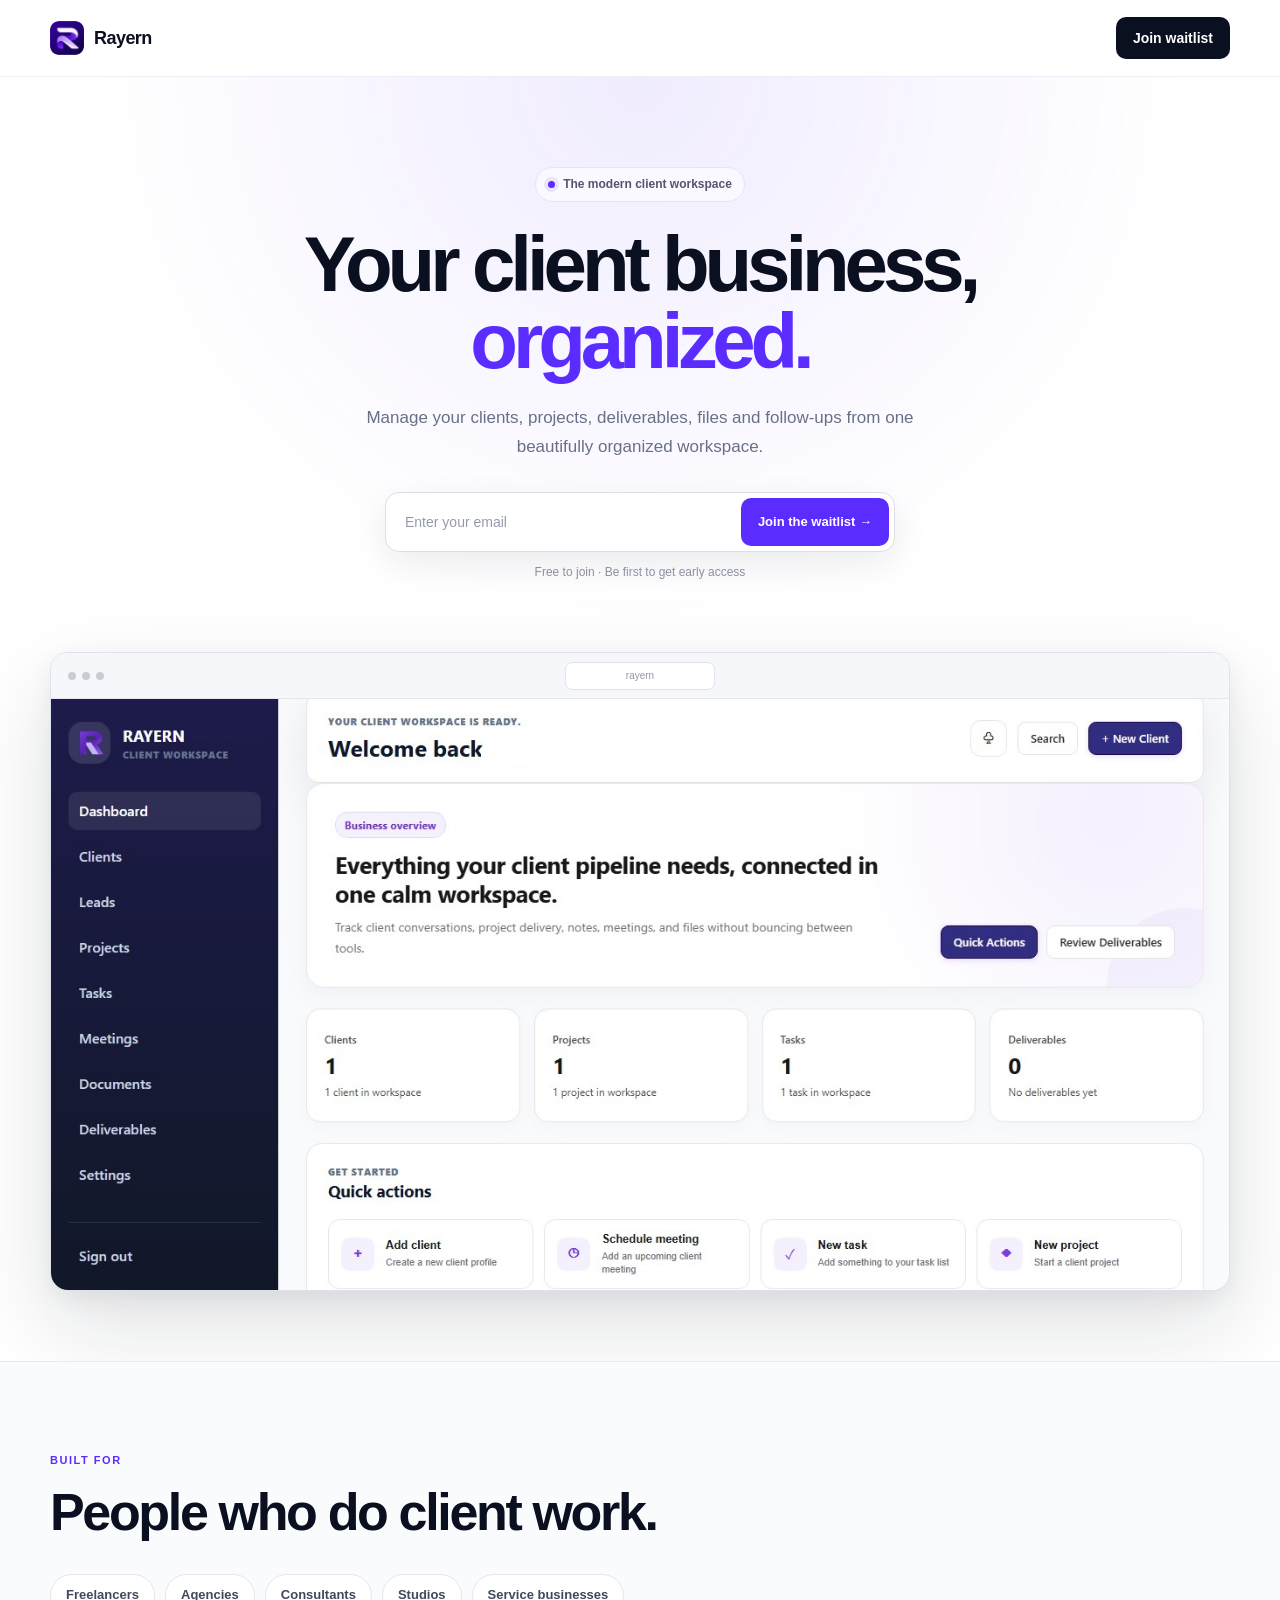
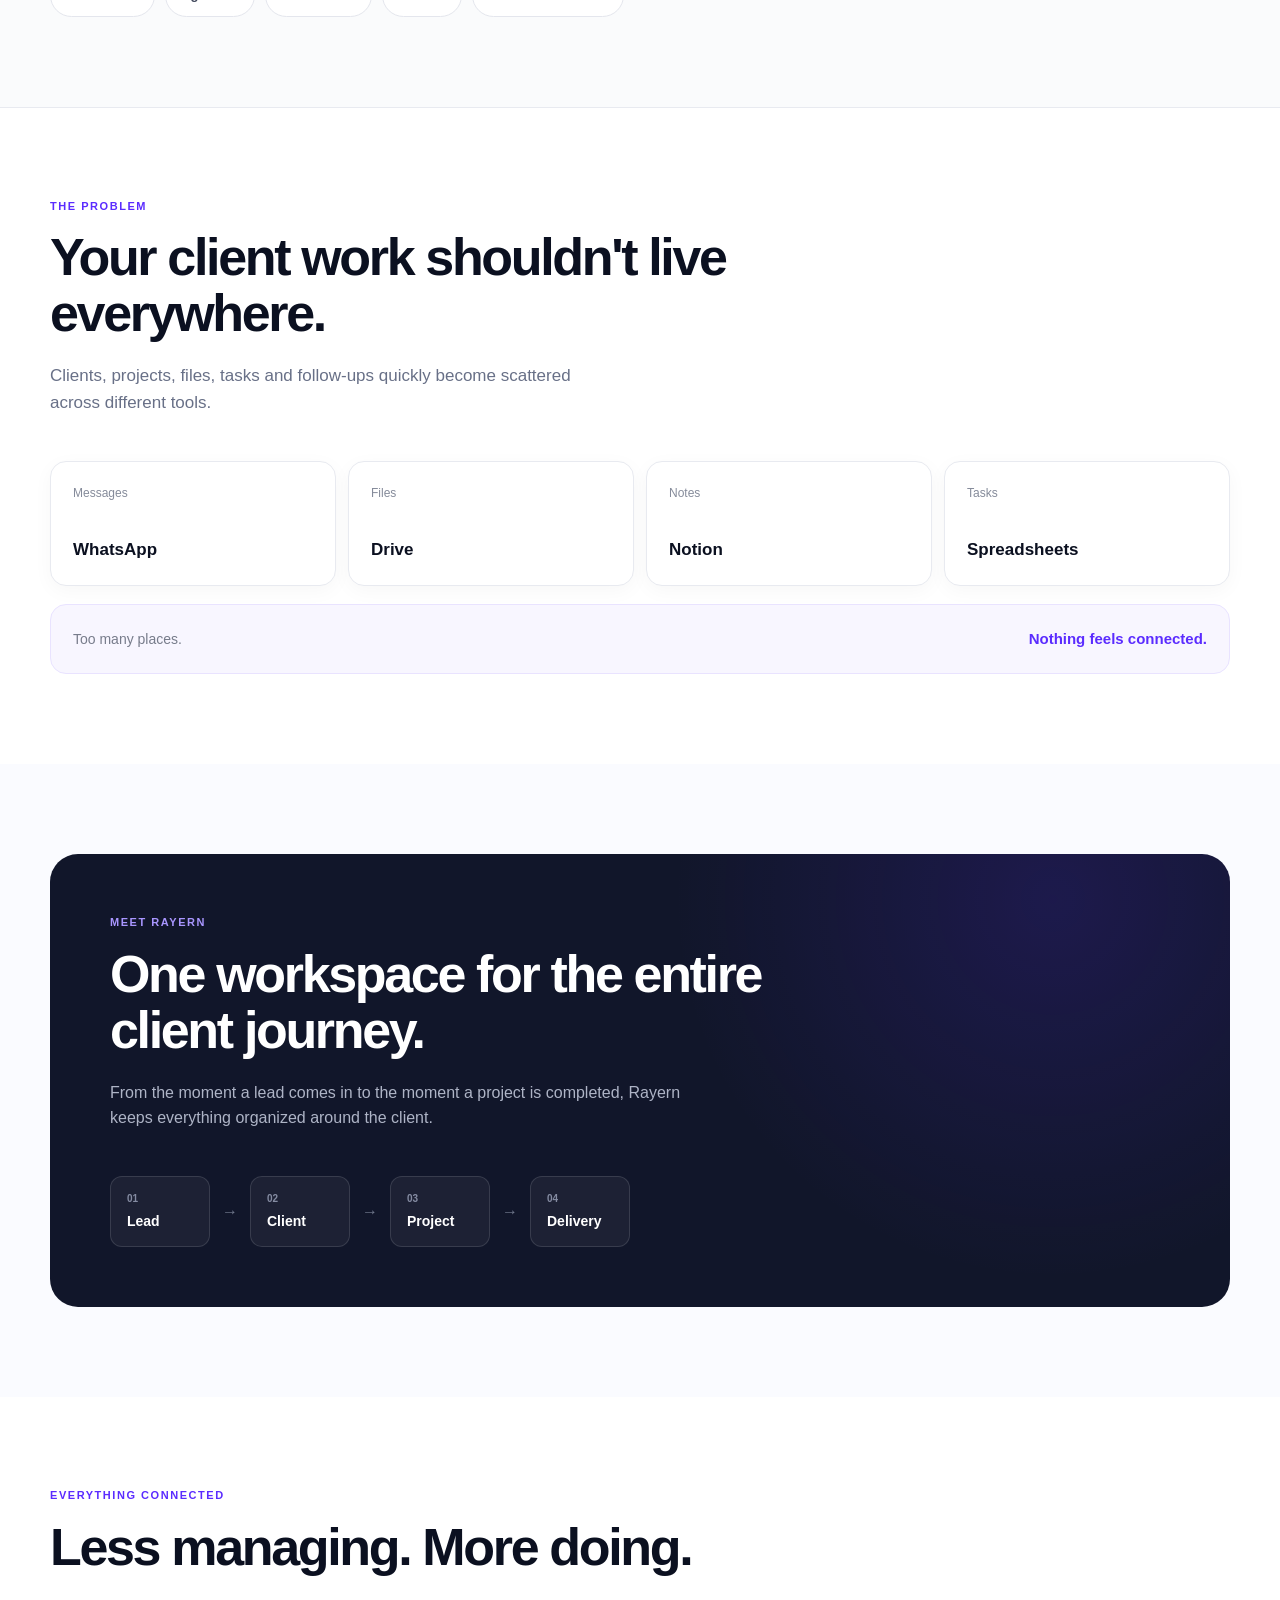
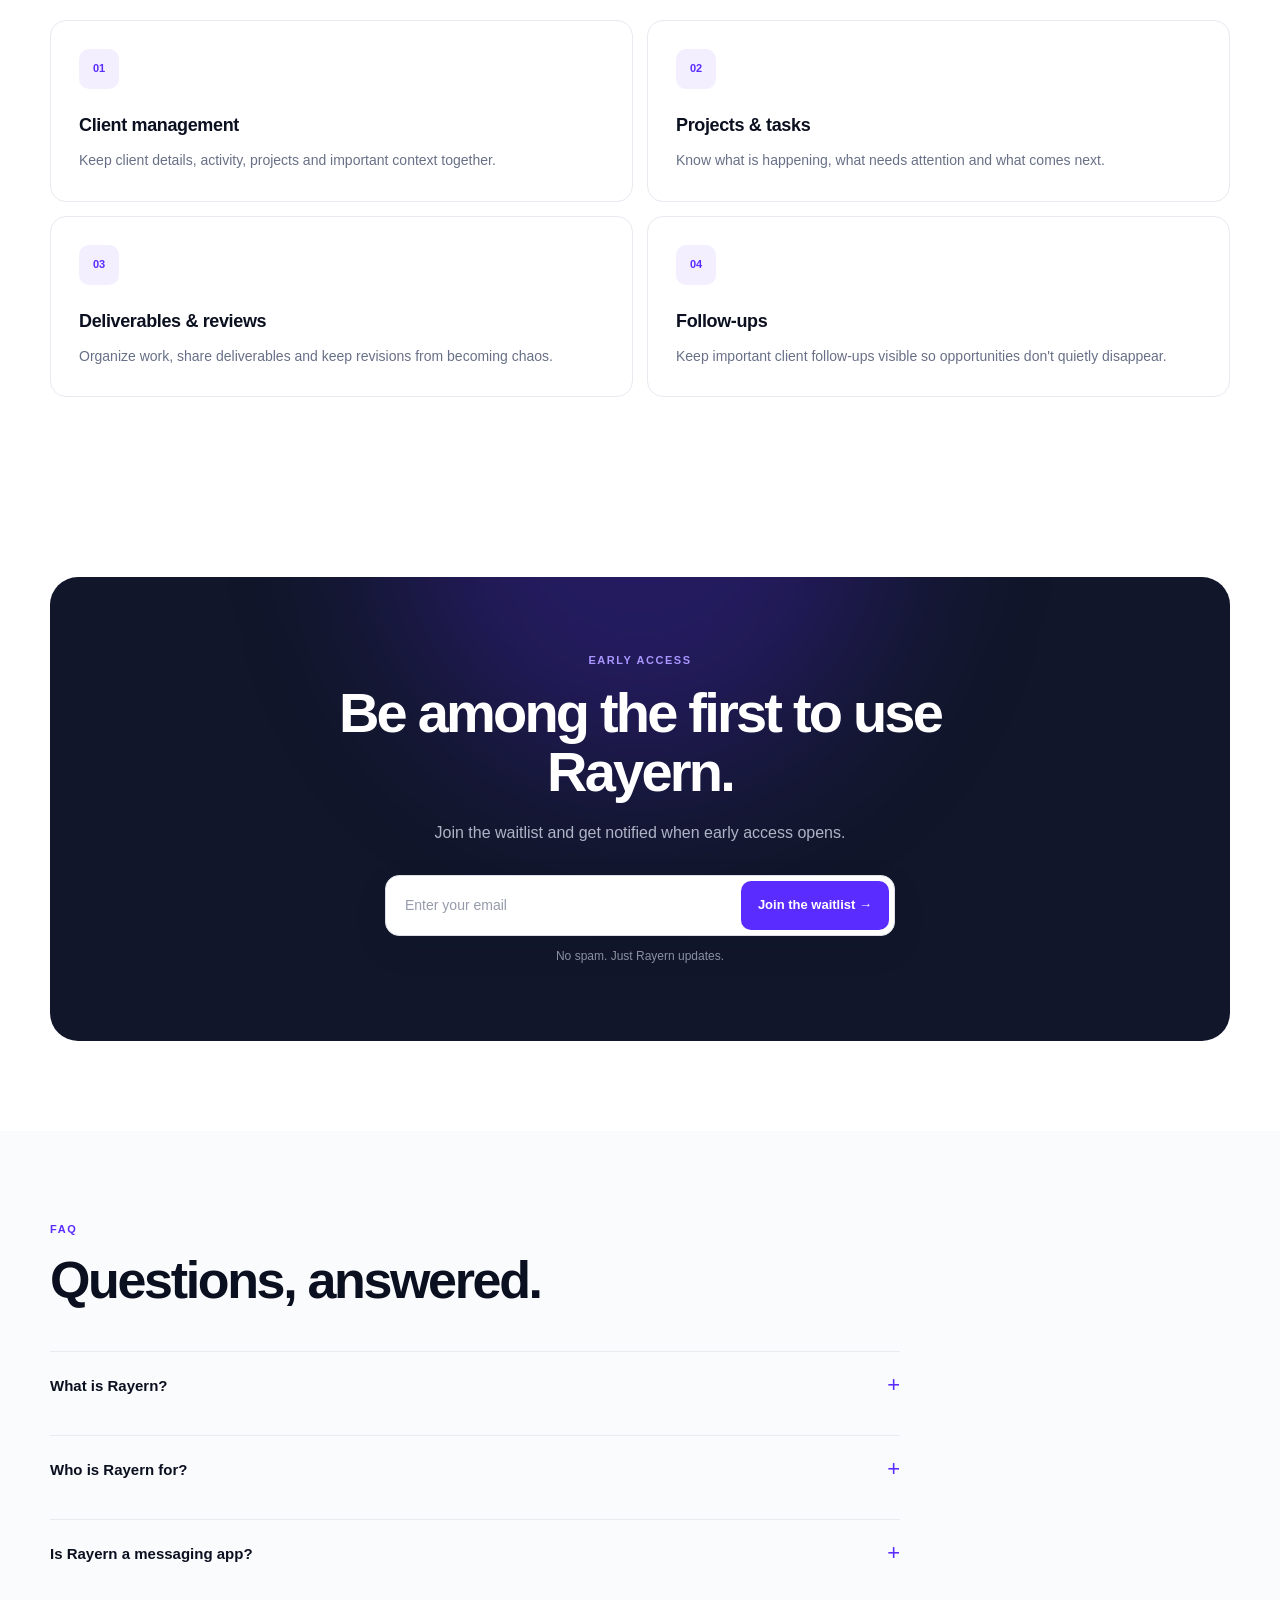
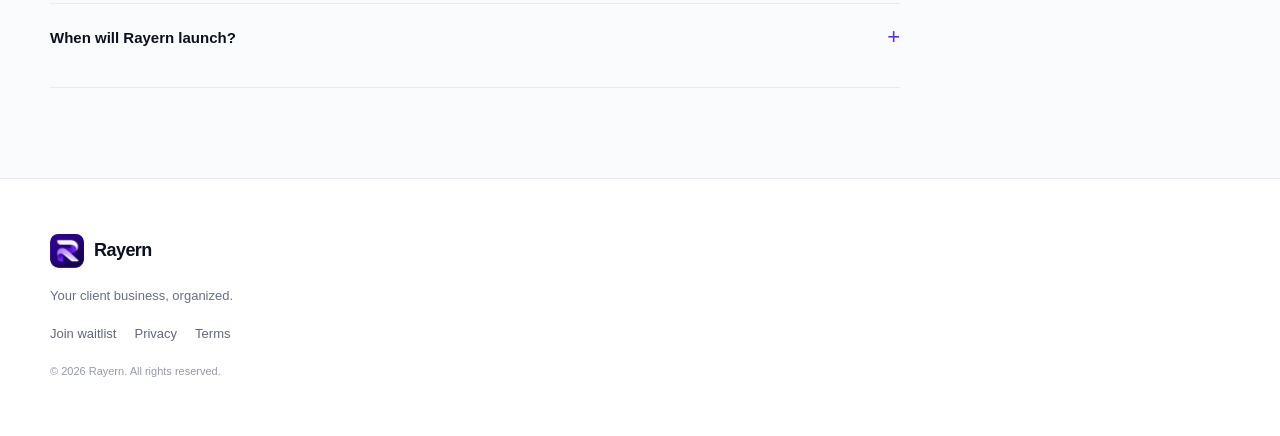
==== commit 9ab7fc48: "updated logo" ====
--- a/index.html
+++ b/index.html
@@ -48,7 +48,7 @@
 
     <meta
       property="og:image"
-      content="https://rayern.com.ng/assets/logo.jpg"
+      content="https://rayern.com.ng/assets/rayern-favicons.webp"
     >
 
     <meta
@@ -74,7 +74,7 @@
 
     <meta
       name="twitter:image"
-      content="https://rayern.com.ng/assets/logo.jpg"
+      content="https://rayern.com.ng/assets/rayern-favicons.webp"
     >
 
     <link rel="stylesheet" href="style.css" />
@@ -97,7 +97,7 @@
         >
 
           <img
-            src="assets/logo.jpg"
+            src="assets/rayern-favicons.webp"
             alt="Rayern"
             class="brand-logo"
           >
@@ -734,7 +734,7 @@
         >
 
           <img
-            src="assets/logo.jpg"
+            src="assets/rayern-favicons.webp"
             alt="Rayern"
             class="brand-logo"
           >
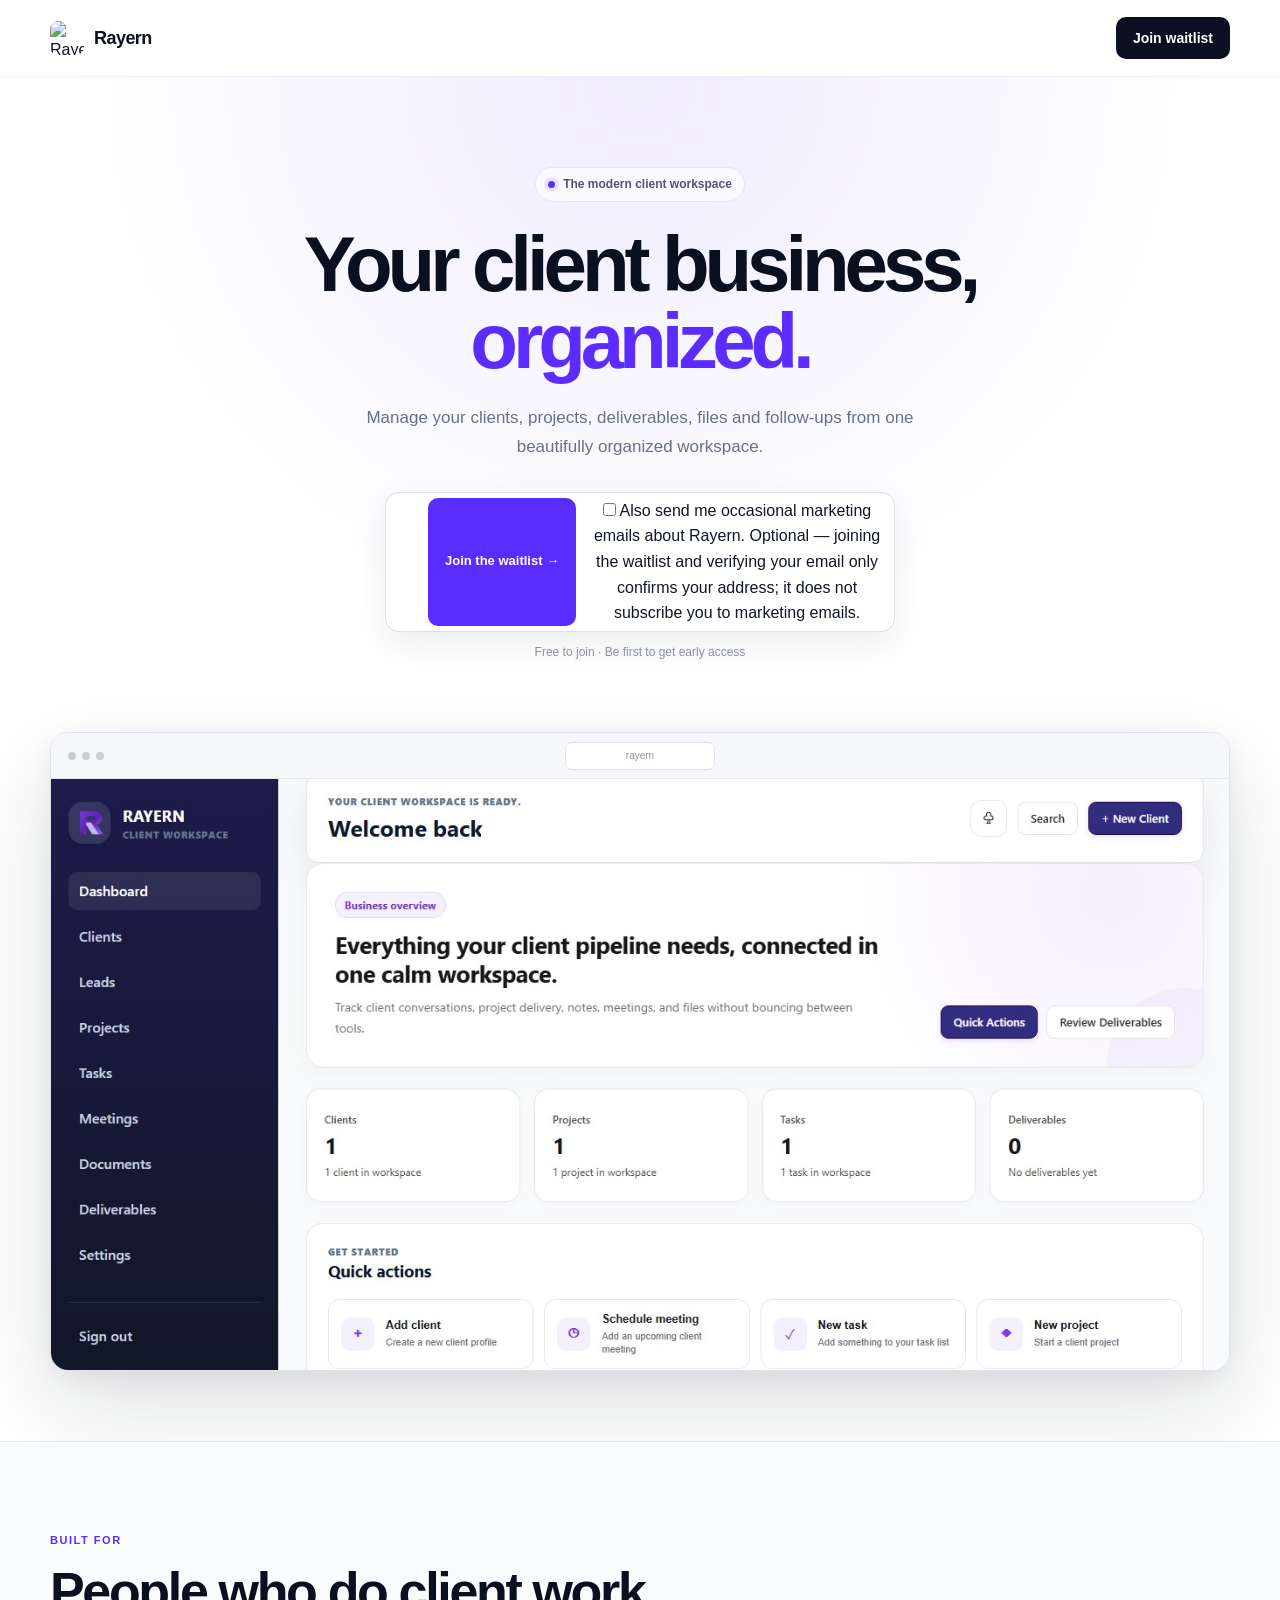
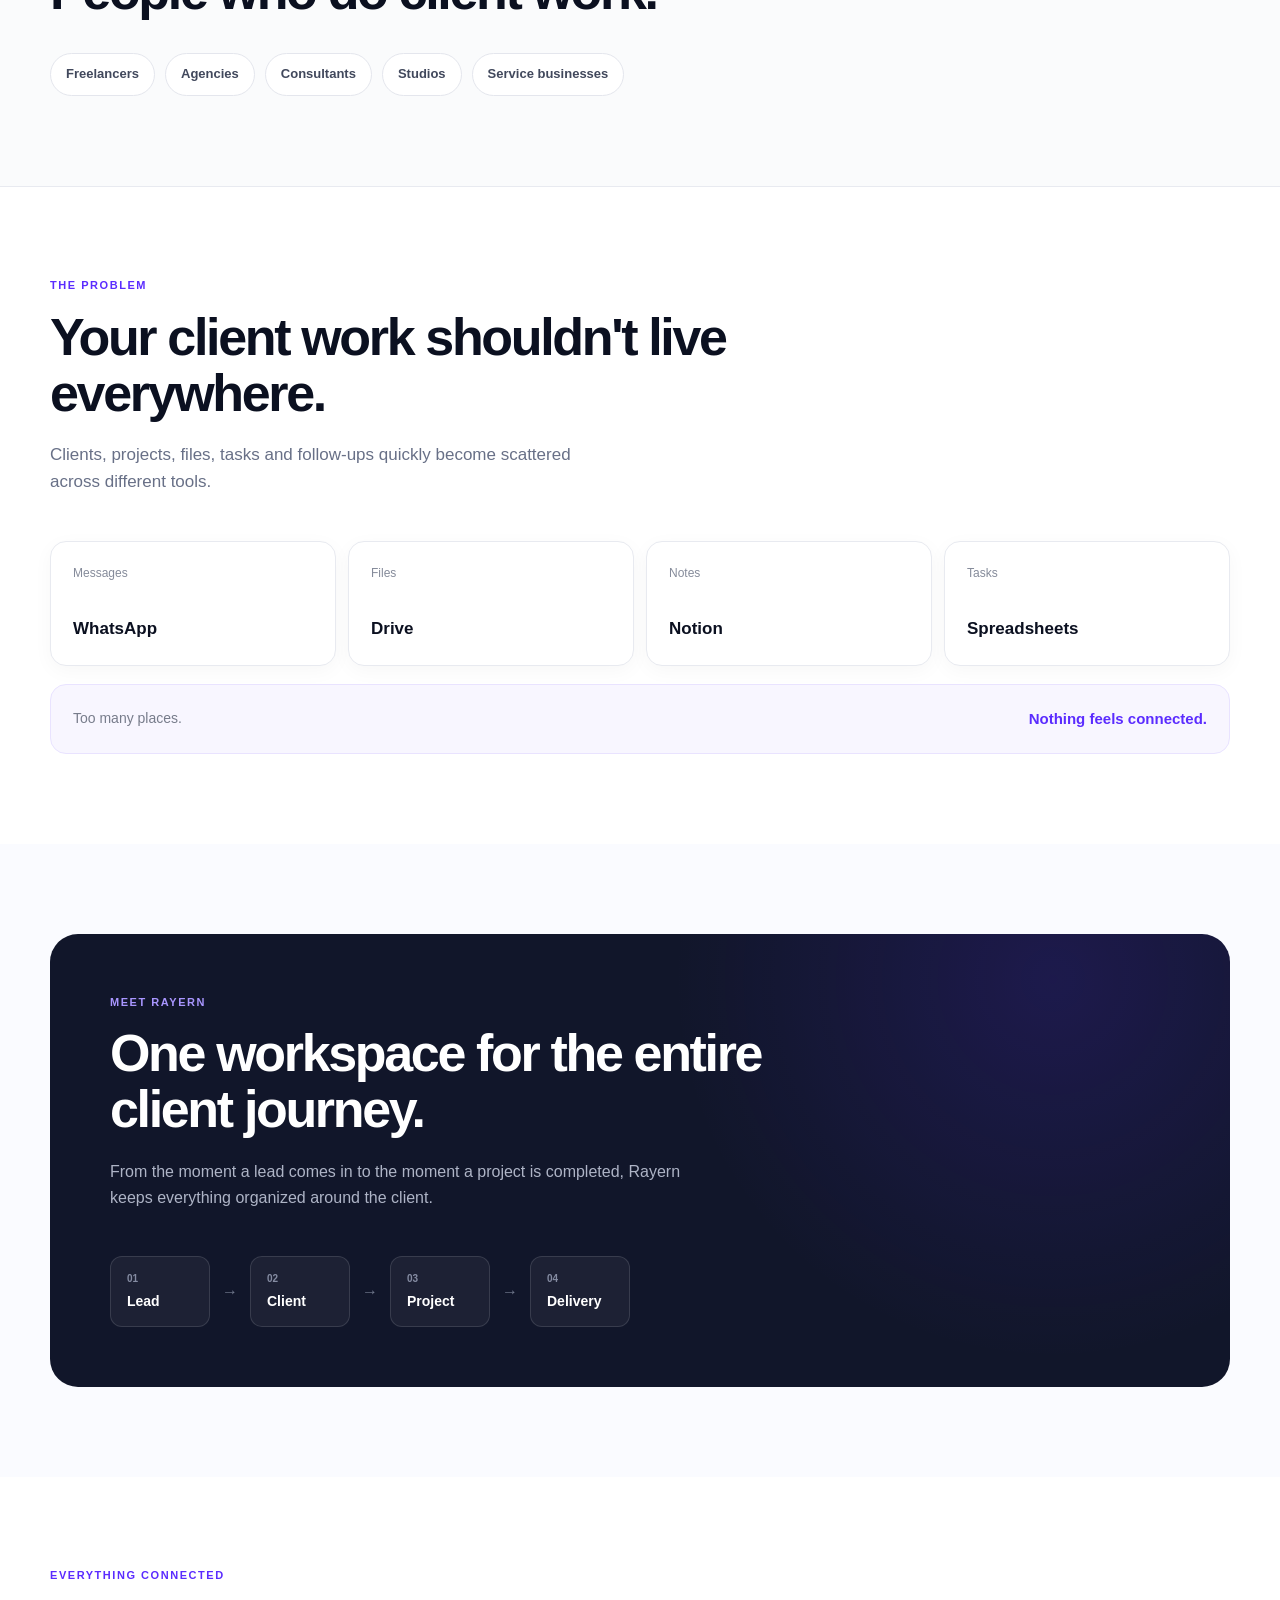
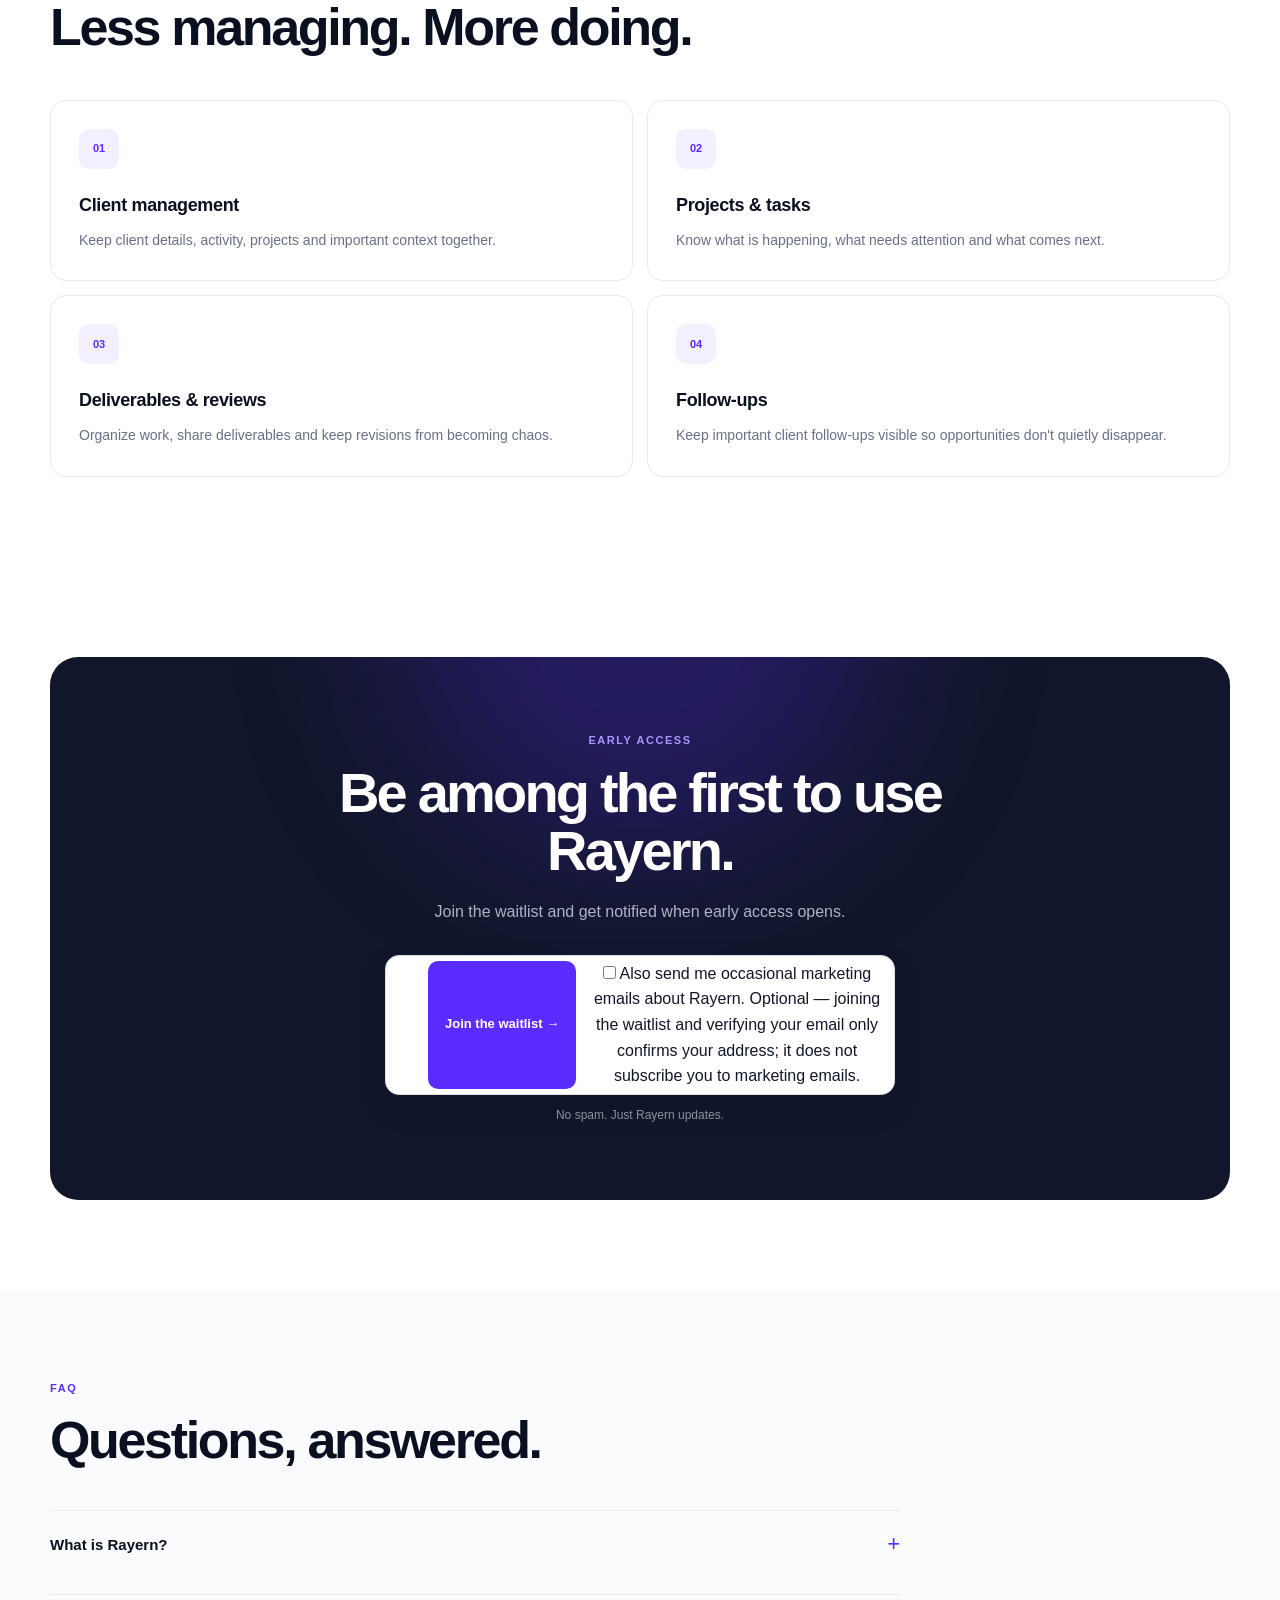
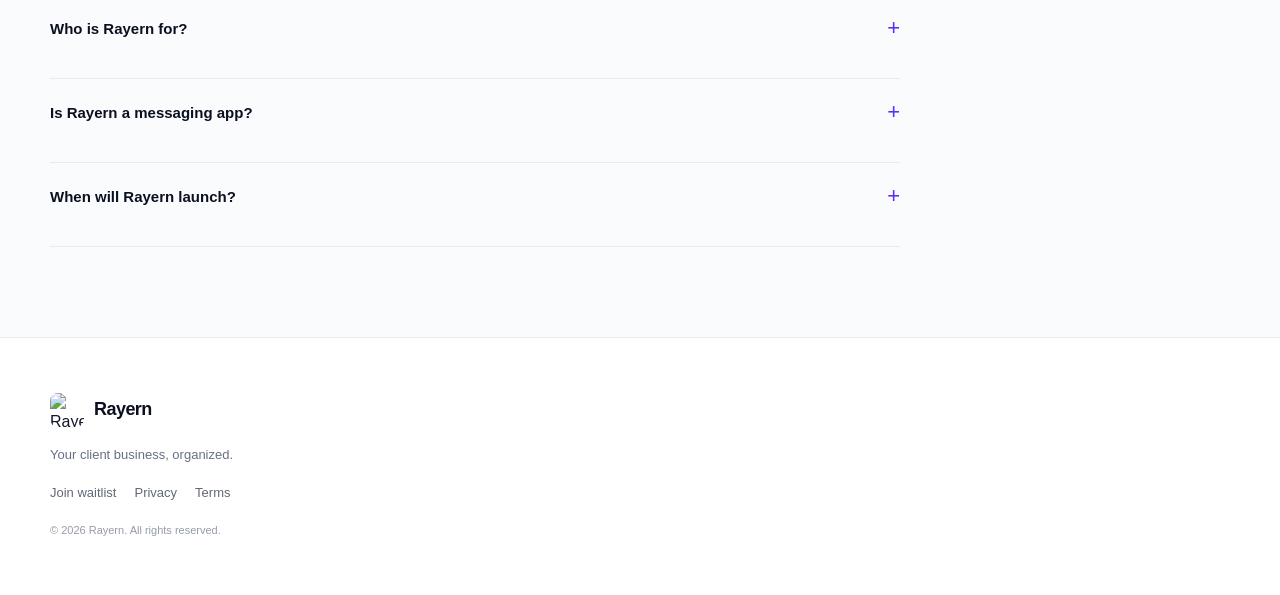
==== commit 3a1e10ff: "feat(landing): marketing consent checkboxes on waitlist forms" ====
--- a/index.html
+++ b/index.html
@@ -1,13 +1,13 @@
 <!DOCTYPE html>
 <html lang="en">
   <head>
-    <title>Rayern - Join the Waitlist</title>    
+    <title>Rayern - Client Management Workspace</title>    
 
     <meta name="viewport" content="width=device-width, initial-scale=1.0">
 
     <meta
       name="description"
-      content="Rayern is the modern workspace for managing your client business. Join the waitlist for early access."
+      content="Rayern is the modern client workspace for managing clients, projects, deliverables, files, and follow-ups in one organized place."
     >
 
     <meta
@@ -48,13 +48,23 @@
 
     <meta
       property="og:image"
-      content="https://rayern.com.ng/assets/rayern-favicons.webp"
-    >
+      content="https://rayern.com.ng/assets/rayern-og-image.png"
+    />
+
+    <meta
+      property="og:image:width"
+      content="1200"
+    />
+
+    <meta
+      property="og:image:height"
+      content="630"
+    />
 
     <meta
       property="og:image:alt"
-      content="Rayern - Join the waitlist"
-    >
+      content="Rayern — Client Management Workspace"
+    />
 
     <!-- X -->
     <meta
@@ -74,7 +84,7 @@
 
     <meta
       name="twitter:image"
-      content="https://rayern.com.ng/assets/rayern-favicons.webp"
+      content="https://rayern.com.ng/assets/rayern-og-image.png"
     >
 
     <link rel="stylesheet" href="style.css" />
@@ -172,6 +182,23 @@
               <span aria-hidden="true">→</span>
             </button>
 
+            <label
+              class="consent-check"
+              for="hero-consent"
+            >
+              <input
+                type="checkbox"
+                id="hero-consent"
+                name="marketingConsent"
+              >
+              <span>
+                Also send me occasional marketing emails about
+                Rayern. Optional — joining the waitlist and
+                verifying your email only confirms your address;
+                it does not subscribe you to marketing emails.
+              </span>
+            </label>
+
           </form>
 
           <p class="form-note">
@@ -570,6 +597,23 @@
                   <span aria-hidden="true">→</span>
                 </button>
 
+                <label
+                  class="consent-check"
+                  for="cta-consent"
+                >
+                  <input
+                    type="checkbox"
+                    id="cta-consent"
+                    name="marketingConsent"
+                  >
+                  <span>
+                    Also send me occasional marketing emails about
+                    Rayern. Optional — joining the waitlist and
+                    verifying your email only confirms your address;
+                    it does not subscribe you to marketing emails.
+                  </span>
+                </label>
+
               </form>
 
               <p class="form-note">
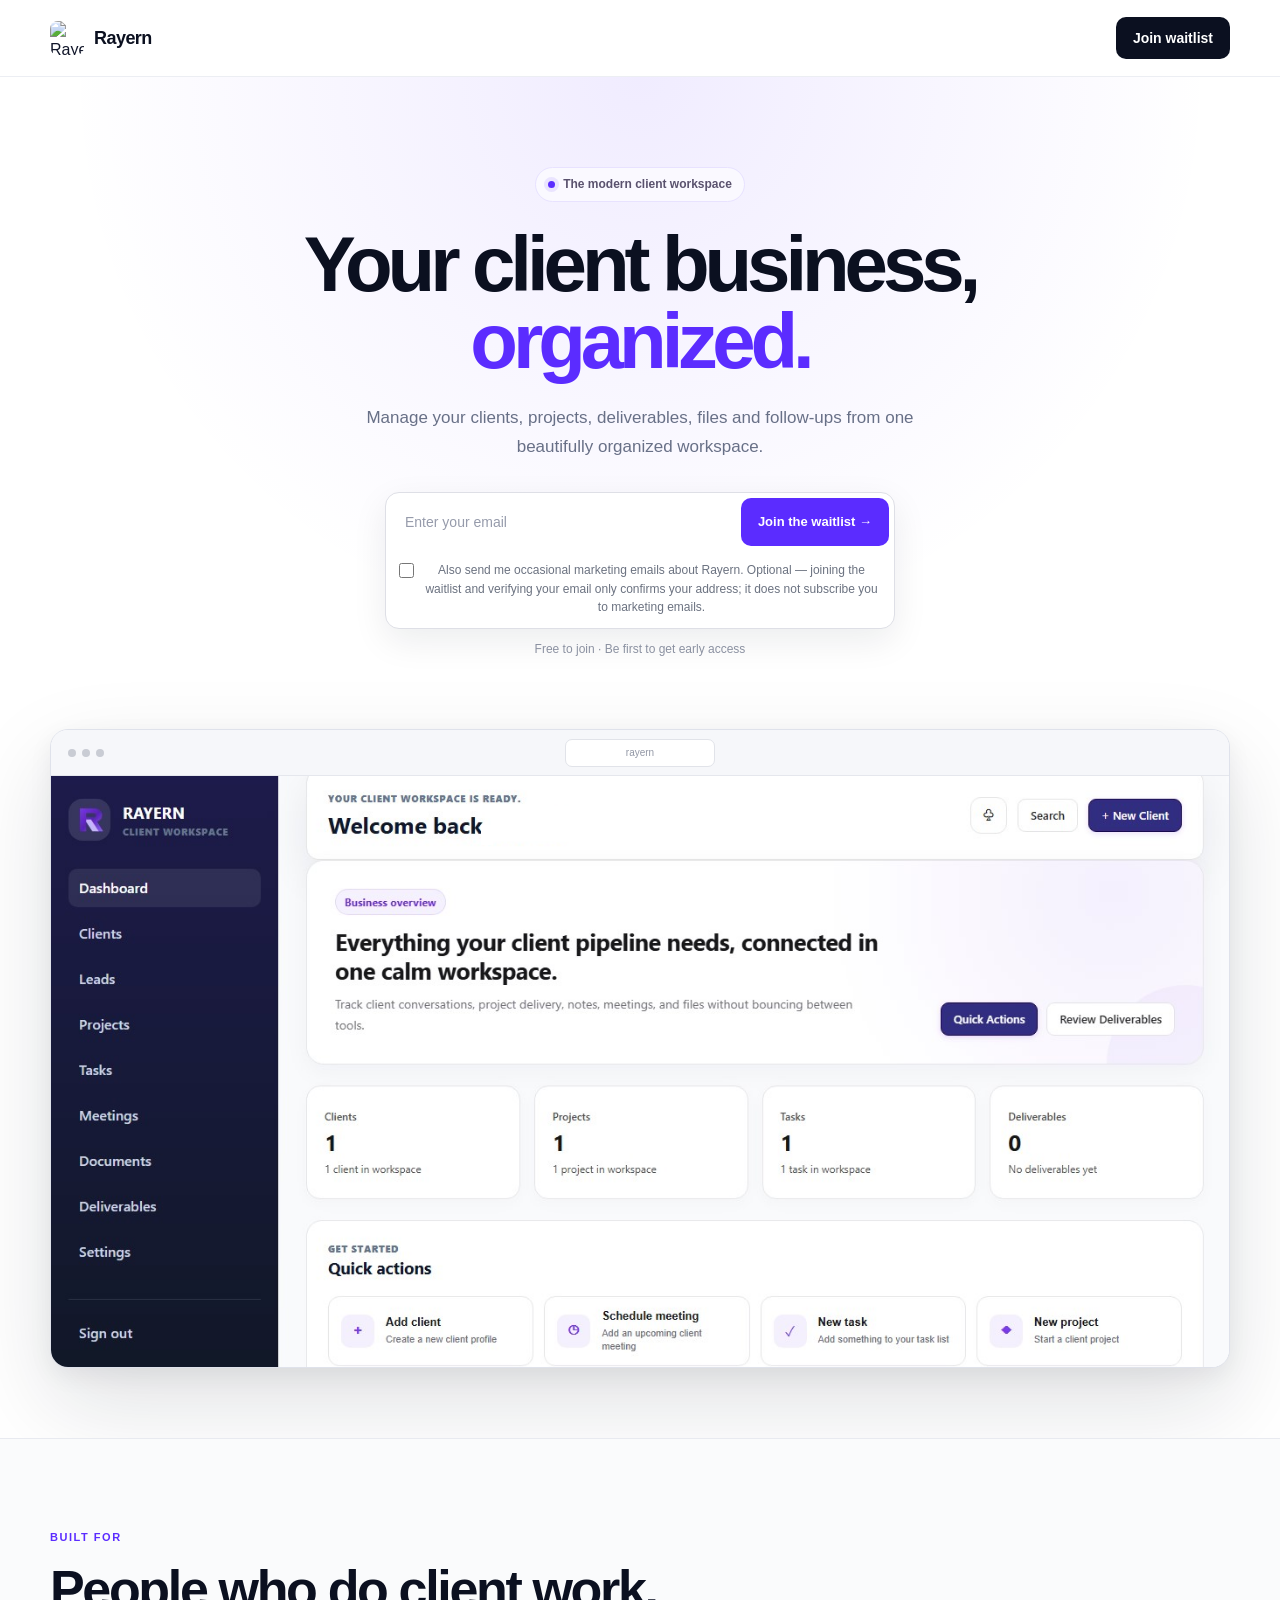
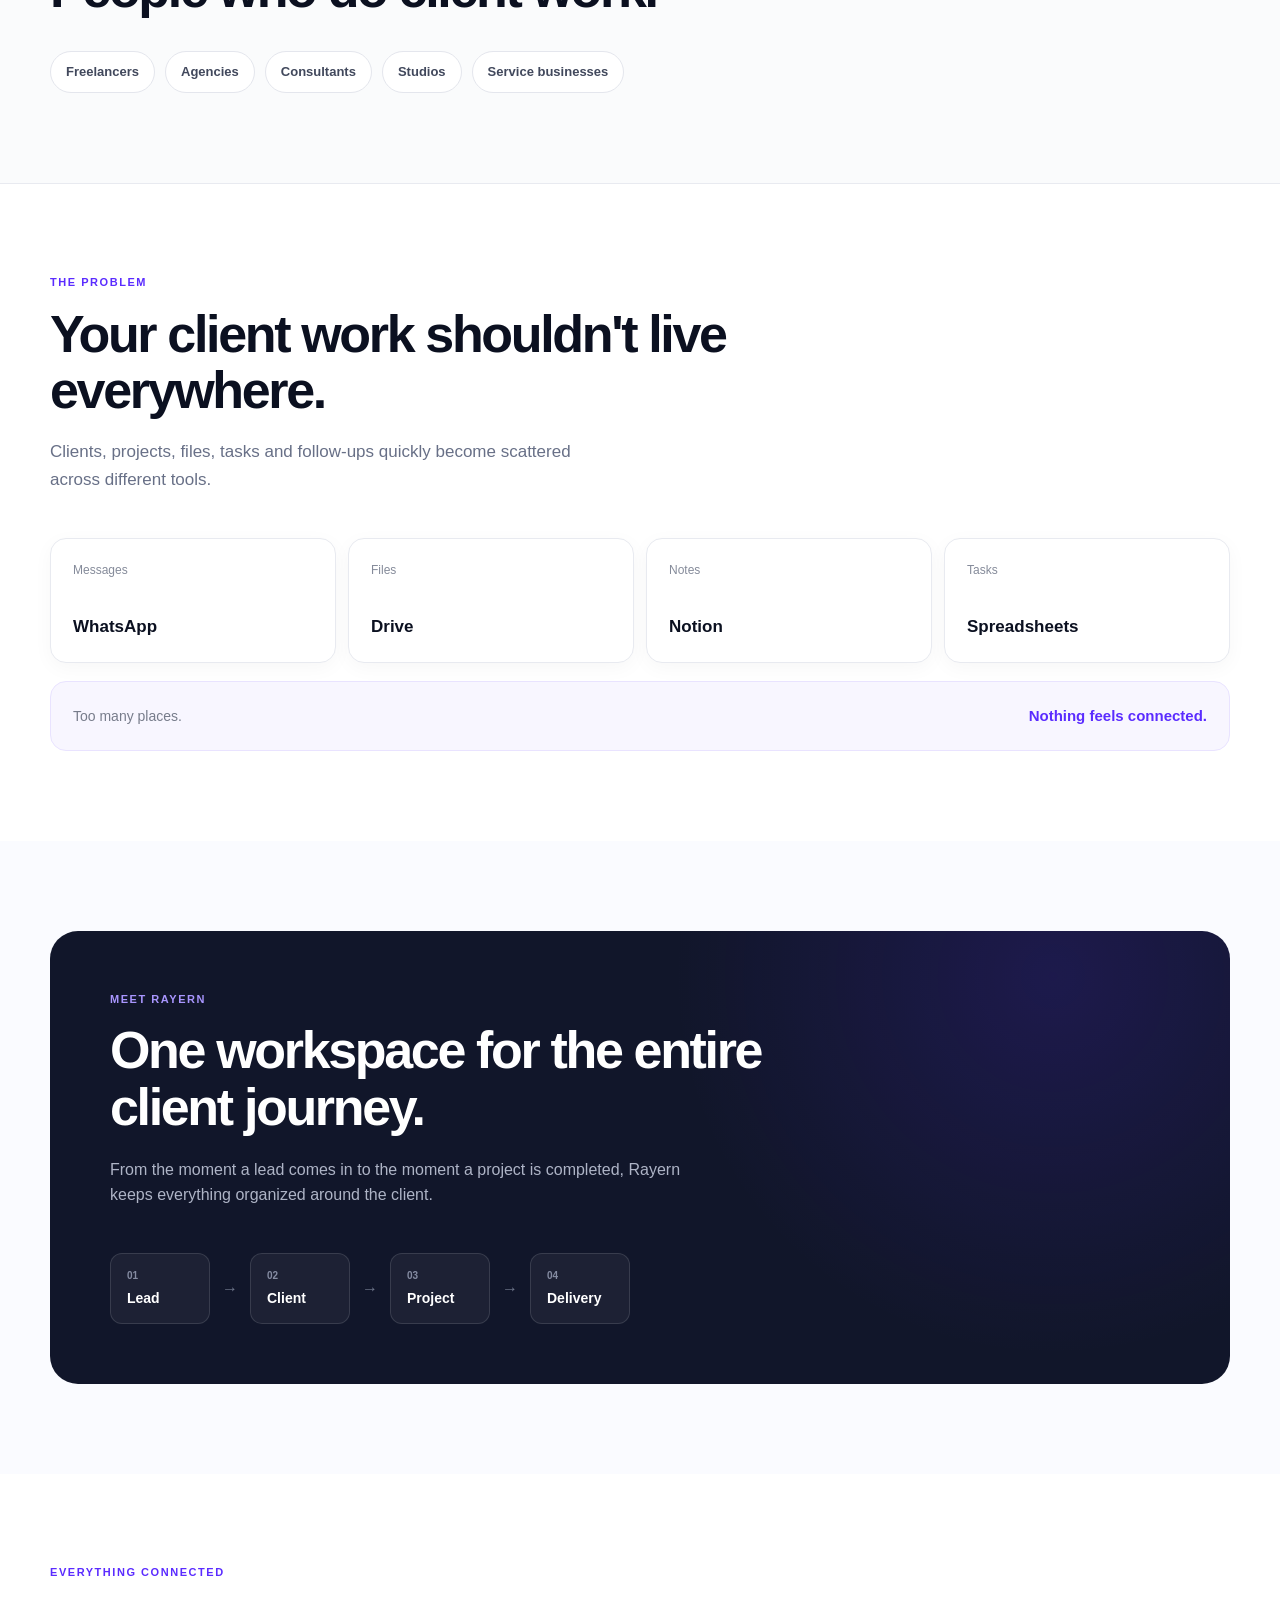
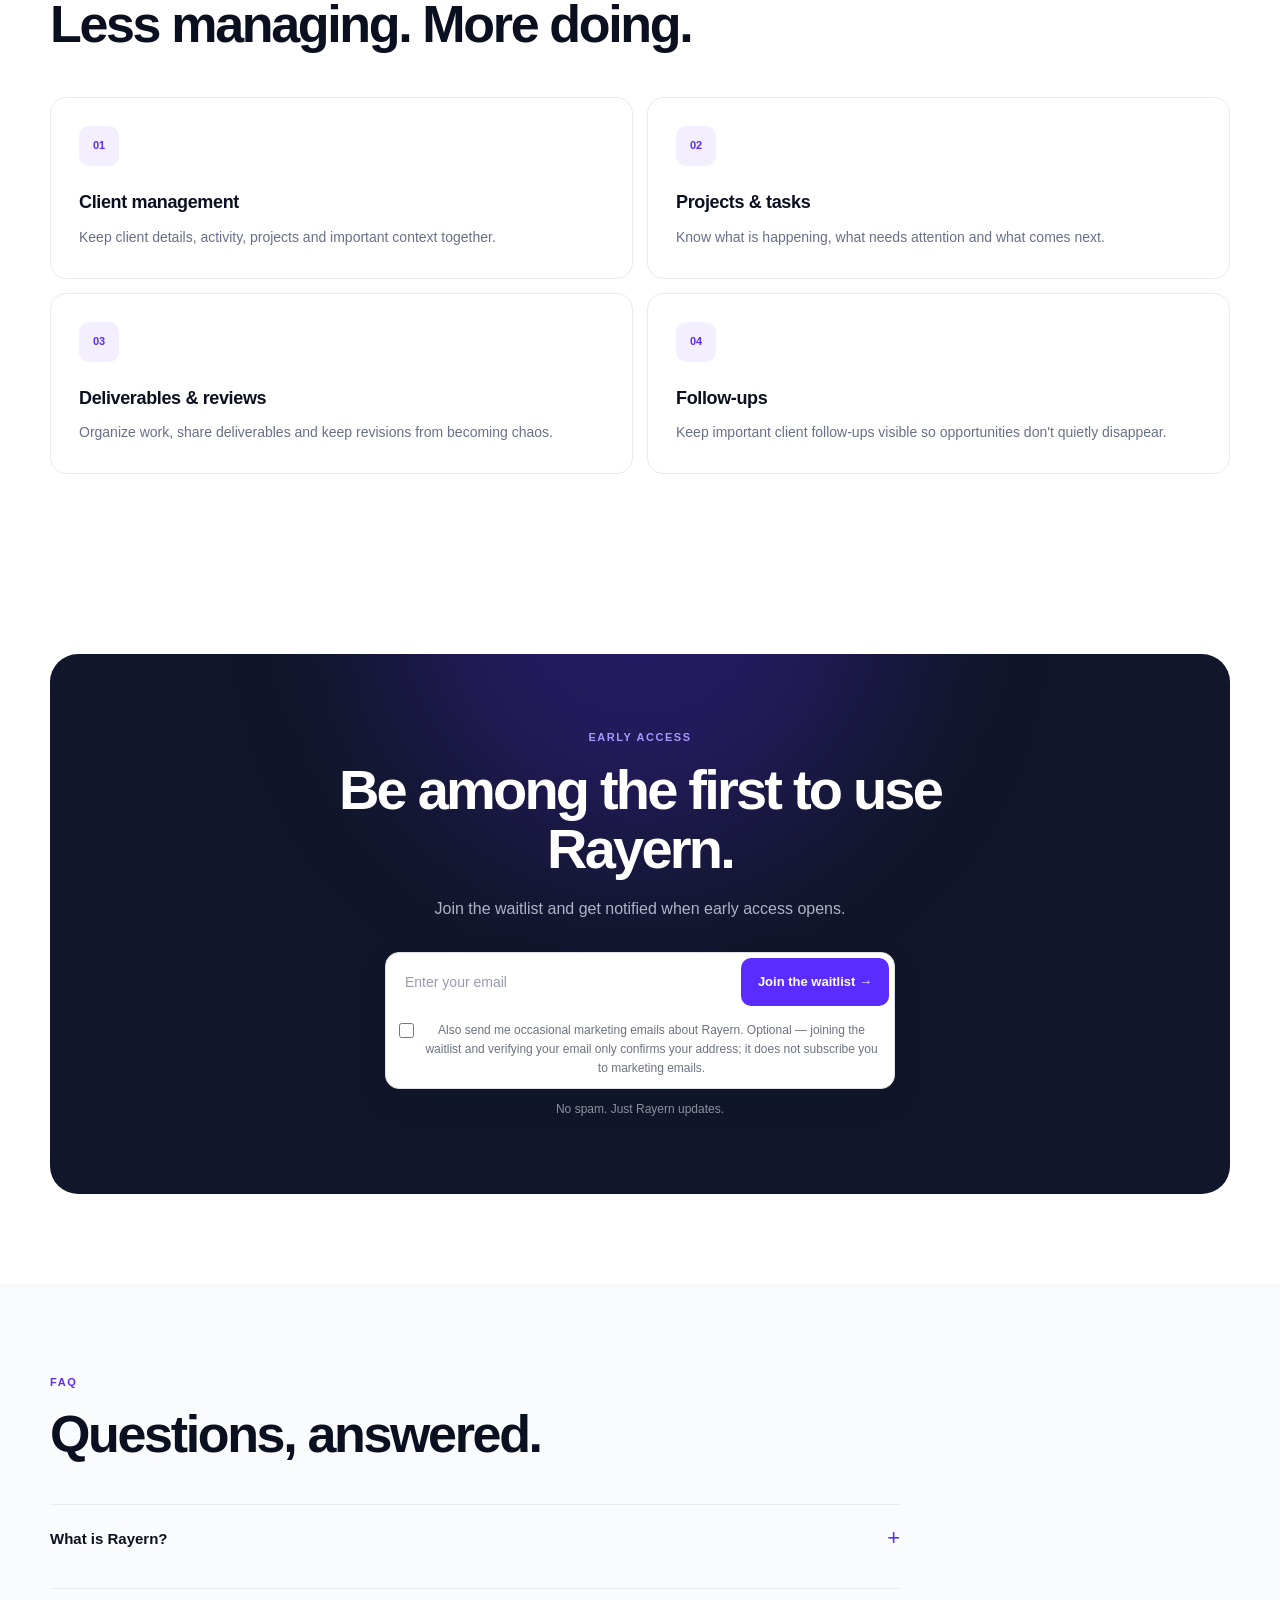
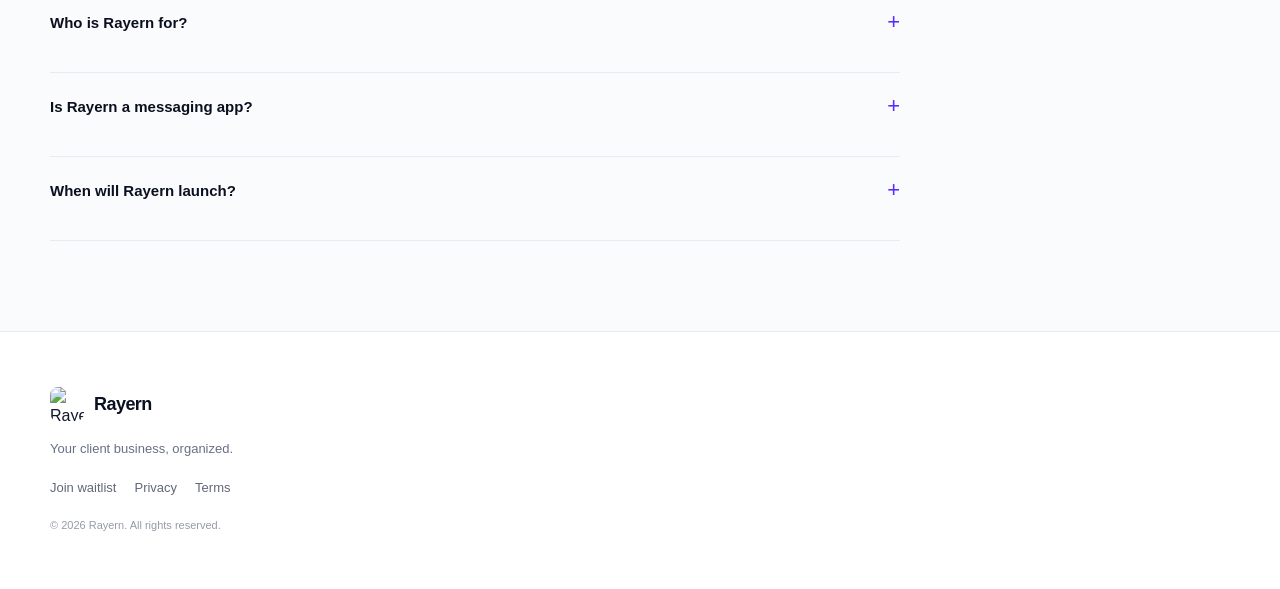
==== commit 1740217b: "feat: add first-party visitor beacon, app handoff, and token-first unsubscribe" ====
--- a/index.html
+++ b/index.html
@@ -910,6 +910,7 @@
     ></div>
 
 
+    <script src="visitor.js"></script>
     <script src="main.js"></script>
 
   </body>
--- a/style.css
+++ b/style.css
@@ -275,6 +275,7 @@
   margin-top: 30px;
 
   display: flex;
+  flex-wrap: wrap;
   gap: 9px;
 
   padding: 5px;
@@ -288,7 +289,7 @@
     0 12px 35px rgba(17, 22, 42, 0.08);
 }
 
-.waitlist-form input {
+.waitlist-form input:not([type="checkbox"]) {
   min-width: 0;
   flex: 1;
 
@@ -335,6 +336,38 @@
   opacity: 0.65;
   cursor: not-allowed;
   transform: none;
+}
+
+/* Explicit marketing opt-in. Sits on its own row inside the form
+   card. UNCHECKED by default — consent is never pre-selected and
+   never required to join the waitlist. */
+.consent-check {
+  flex-basis: 100%;
+
+  display: flex;
+  gap: 8px;
+  align-items: flex-start;
+
+  margin-top: 2px;
+  padding: 4px 8px 6px;
+
+  color: #6b7280;
+  font-size: 12px;
+  line-height: 1.55;
+
+  cursor: pointer;
+}
+
+.consent-check input[type="checkbox"] {
+  flex-shrink: 0;
+
+  width: 15px;
+  height: 15px;
+  margin-top: 2px;
+
+  accent-color: var(--purple);
+
+  cursor: pointer;
 }
 
 .form-note {
@@ -1192,9 +1225,15 @@
     border-radius: 13px;
   }
 
-  .waitlist-form input {
+  .waitlist-form input:not([type="checkbox"]) {
     width: 100%;
     padding: 13px 12px;
+  }
+
+  /* flex-basis is the vertical axis in the stacked layout. */
+  .consent-check {
+    flex-basis: auto;
+    padding: 2px 6px 5px;
   }
 
   .waitlist-form button {
